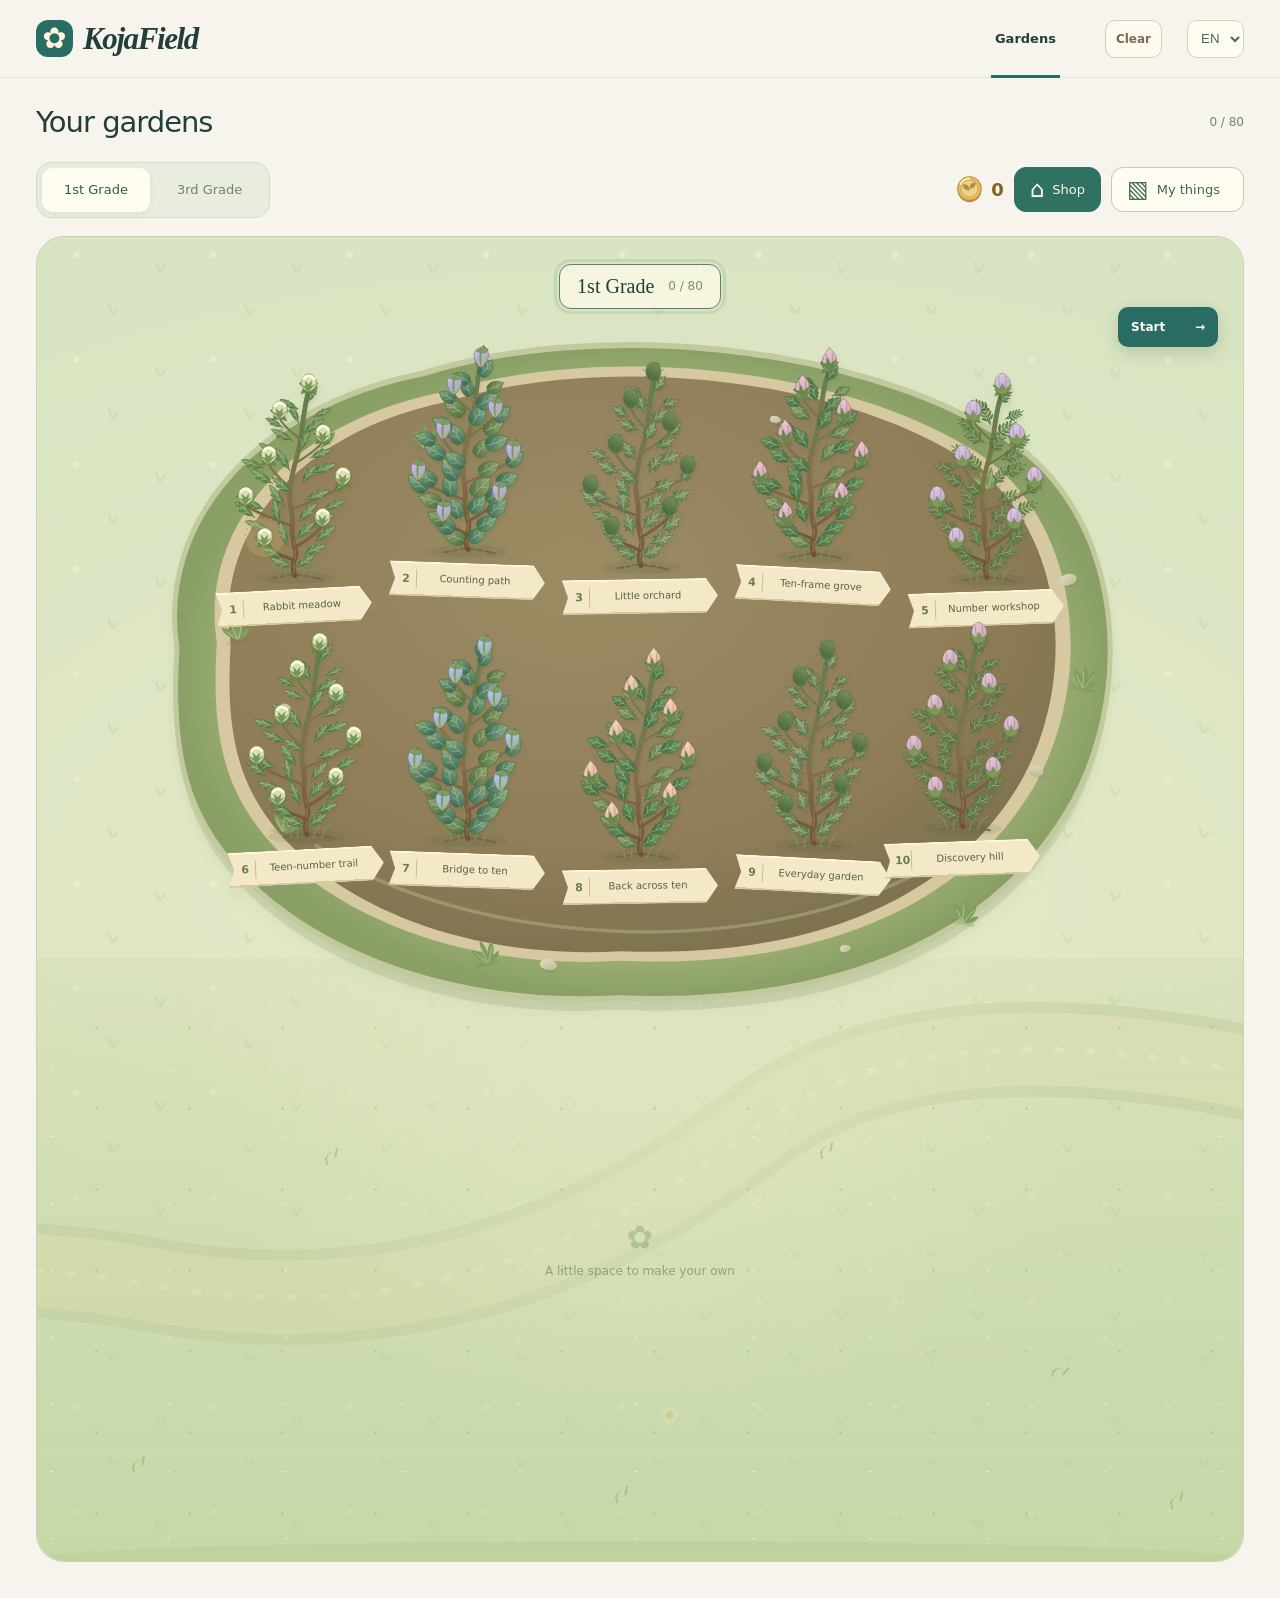
==== index.html @ 95ffe177 "Add files via upload" ====
<!doctype html>
<html lang="en">
  <head>
    <meta charset="utf-8" />
    <meta name="viewport" content="width=device-width,initial-scale=1" />
    <meta name="theme-color" content="#f6f4ed" />
    <title>KojaField · Your gardens</title>
    <meta name="description" content="A field of maths gardens. Choose first or third grade." />
    <link rel="icon" href="assets-mark.svg" />
    <link rel="stylesheet" href="css/styles.css?v=kojafield-20261116-11" />
    <link rel="stylesheet" href="css/gardens.css?v=kojafield-20261116-11" />
    <link rel="stylesheet" href="css/garden-wallet.css?v=kojafield-20261116-11" />
    <link rel="stylesheet" href="css/garden-room.css?v=kojafield-20261116-11" />
    <script src="data/grade1.js?v=kojafield-20261116-11" defer></script>
    <script src="js/grade1-questions.js?v=kojafield-20261116-11" defer></script>
    <script src="js/grade1-questions-v4.js?v=kojafield-20261116-11" defer></script>
    <script src="js/grade1-questions-v5.js?v=kojafield-20261116-11" defer></script>
    <script src="js/grade1-simple-questions.js?v=kojafield-20261116-11" defer></script>
    <script src="data/grade3.js?v=kojafield-20261116-11" defer></script>
    <script src="data/grade3-legacy.js?v=kojafield-20261116-11" defer></script>
    <script src="js/grade3-questions-legacy.js?v=kojafield-20261116-11" defer></script>
    <script src="js/grade3-questions.js?v=kojafield-20261116-11" defer></script>
    <script src="js/i18n-grade1.js?v=kojafield-20261116-11" defer></script>
    <script src="js/i18n-grade3.js?v=kojafield-20261116-11" defer></script>
    <script src="js/i18n-questions.js?v=kojafield-20261116-11" defer></script>
    <script src="js/i18n.js?v=kojafield-20261116-11" defer></script>
    <script src="js/grade1-engine.js?v=kojafield-20261116-11" defer></script>
    <script src="js/grade3-engine.js?v=kojafield-20261116-11" defer></script>
    <script src="js/bush.js?v=kojafield-20261116-11" defer></script>
    <script src="js/garden-items.js?v=kojafield-20261116-11" defer></script>
    <script src="js/garden-rewards.js?v=kojafield-20261116-11" defer></script>
    <script src="js/garden-wallet.js?v=kojafield-20261116-11" defer></script>
    <script src="js/gardens.js?v=kojafield-20261116-11" defer></script>
    <script src="js/garden-life.js?v=kojafield-20261116-11" defer></script>
    <script src="js/garden-room.js?v=kojafield-20261116-11" defer></script>
    <link rel="stylesheet" href="css/game-reset.css?v=kojafield-20261116-11" />
    <script src="js/game-reset.js?v=kojafield-20261116-11" defer></script>
  </head>
  <body>
    <a class="skip-link" href="#main">Skip to gardens</a>
    <header class="site-header">
      <a class="brand" href="index.html"
        ><span class="brand-symbol" aria-hidden="true">✿</span> KojaField</a
      >
      <nav aria-label="Navigation"><span class="nav-link active">Gardens</span></nav>
      <label class="language-picker" data-no-translate
        ><span class="sr-only">Language / Nyelv</span
        ><select data-language-switch aria-label="Language / Nyelv">
          <option value="en">EN</option>
          <option value="hu">HU</option>
        </select></label
      >
    </header>
    <main id="main">
      <div class="journey-heading">
        <h1>Your gardens</h1>
        <span class="field-count" id="room-completed"></span>
      </div>
      <div class="garden-toolbar">
        <div class="garden-grade-menu" role="group" aria-label="Choose a maths garden">
          <button type="button" data-garden-grade="1" aria-pressed="true">1st Grade</button
          ><button type="button" data-garden-grade="3" aria-pressed="false">3rd Grade</button>
        </div>
        <div class="garden-toolbar-actions">
          <span class="garden-coin-total" id="room-wallet" aria-label="Coins for your garden"></span
          ><button type="button" class="garden-tool-button shop-button" id="room-shop">
            <span aria-hidden="true">⌂</span><span>Shop</span></button
          ><button type="button" class="garden-tool-button" id="room-inventory">
            <span aria-hidden="true">▧</span><span>My things</span
            ><span id="room-owned-count"></span>
          </button>
        </div>
      </div>
      <p id="room-save-note" class="save-note" role="status" hidden>Cannot save in this browser.</p>
      <section class="big-field garden-room-field" aria-label="Choose a maths garden">
        <svg
          class="field-scenery"
          viewBox="0 0 1200 670"
          preserveAspectRatio="xMidYMid slice"
          aria-hidden="true"
        >
          <defs>
            <radialGradient id="field-light">
              <stop stop-color="#f2efd3" />
              <stop offset="1" stop-color="#d7e5c5" />
            </radialGradient>
            <pattern id="field-grass" width="69" height="53" patternUnits="userSpaceOnUse">
              <path
                d="M12 18l-2-5m2 5 3-4m42 25-2-5m2 5 3-3"
                fill="none"
                stroke="#98b180"
                stroke-width="1.4"
                opacity=".35"
              />
              <circle cx="39" cy="9" r="1.6" fill="#fff9da" />
            </pattern>
            <g id="field-bush">
              <path
                d="M-45 7q-15-33 14-39q11-31 35-16q35-16 43 15q34 12 11 38q-42 28-103 2"
                fill="#b0c794"
              />
              <path
                d="M-18 15q-5-30 5-44m-3 20-13-9m16 4 10-11m22 33q9-18 8-39m-5 22 16-4"
                fill="none"
                stroke="#8dab76"
                stroke-width="2"
              />
            </g>
          </defs>
          <rect width="1200" height="670" fill="url(#field-light)" />
          <rect width="1200" height="670" fill="url(#field-grass)" />
          <path
            d="M-50 580Q190 500 352 530T660 450T1240 540"
            fill="none"
            stroke="#c5ca9f"
            stroke-width="48"
          />
          <path
            d="M-50 580Q190 500 352 530T660 450T1240 540"
            fill="none"
            stroke="#eddfb9"
            stroke-width="37"
          />
          <path
            d="M-50 580Q190 500 352 530T660 450T1240 540"
            fill="none"
            stroke="#fff4d5"
            stroke-width="3"
            stroke-dasharray="2 14"
            stroke-linecap="round"
          />
          <g opacity=".8">
            <use href="#field-bush" x="20" y="30" />
            <use href="#field-bush" x="80" y="0" />
            <use href="#field-bush" x="1170" y="35" />
            <use href="#field-bush" x="1130" y="0" />
            <use href="#field-bush" x="25" y="630" />
            <use href="#field-bush" x="105" y="675" />
            <use href="#field-bush" x="1180" y="645" />
          </g>
          <g transform="translate(600 235)">
            <ellipse cy="29" rx="56" ry="18" fill="#b7c69a" />
            <path d="M-47 17q-7-34 18-42q40-30 71 5q24 32-10 48q-56 10-79-11" fill="#e9ddba" />
            <path d="M-39 13q-3-25 18-30q31-23 54 4q19 23-10 32q-42 10-62-6" fill="#8cb8a5" />
            <path d="M-20 1q17-7 30-1" fill="none" stroke="#c8ded0" stroke-width="2" />
            <path d="M-39 21q-10-22-8-33m9 30 7-23" stroke="#8aa46e" stroke-width="2" fill="none" />
          </g>
          <g fill="#fff8d7">
            <circle cx="108" cy="470" r="4" />
            <circle cx="101" cy="476" r="4" />
            <circle cx="1110" cy="330" r="4" />
            <circle cx="1117" cy="336" r="4" />
            <circle cx="615" cy="596" r="4" />
          </g>
          <g fill="#dbb45b">
            <circle cx="105" cy="473" r="2.5" />
            <circle cx="1113" cy="333" r="2.5" />
            <circle cx="615" cy="596" r="2" />
          </g>
        </svg>
        <article class="garden-choice grade-one" data-grade="1">
          <div class="garden-art" id="grade1-art"></div>
          <div class="decor-lawn-wrap">
            <div
              class="decor-lawn"
              id="decor-lawn-1"
              data-decor-grade="1"
              tabindex="0"
              role="group"
              aria-label="Your decoration garden"
            >
              <div class="lawn-scenery" aria-hidden="true">
                <i></i><i></i><i></i><i></i><i></i><i></i>
              </div>
              <div class="decor-items" id="decor-items-1"></div>
              <div class="lawn-welcome">
                <span aria-hidden="true">✿</span><span>A little space to make your own</span>
              </div>
            </div>
          </div>
          <button
            class="garden-pick"
            id="choose-grade1"
            aria-expanded="false"
            aria-controls="enter-grade1"
          >
            <span class="garden-sign"
              ><strong>1st Grade</strong><span>10 chapters · 80 lessons</span
              ><span id="grade1-progress" class="garden-progress">0 / 80</span></span
            >
          </button>
          <div class="garden-entry">
            <a class="button primary enter-garden" id="enter-grade1" href="garden.html" hidden
              >Start <span aria-hidden="true">→</span></a
            >
          </div>
        </article>
        <article class="garden-choice grade-three" data-grade="3">
          <div class="garden-art" id="grade3-art"></div>
          <div class="decor-lawn-wrap">
            <div
              class="decor-lawn"
              id="decor-lawn-3"
              data-decor-grade="3"
              tabindex="0"
              role="group"
              aria-label="Your decoration garden"
            >
              <div class="lawn-scenery" aria-hidden="true">
                <i></i><i></i><i></i><i></i><i></i><i></i>
              </div>
              <div class="decor-items" id="decor-items-3"></div>
              <div class="lawn-welcome">
                <span aria-hidden="true">✿</span><span>A little space to make your own</span>
              </div>
            </div>
          </div>
          <button
            class="garden-pick"
            id="choose-grade3"
            aria-expanded="false"
            aria-controls="enter-grade3"
          >
            <span class="garden-sign"
              ><strong>3rd Grade</strong><span>10 chapters · 80 lessons</span
              ><span id="grade3-progress" class="garden-progress">0 / 80</span></span
            >
          </button>
          <div class="garden-entry">
            <a class="button primary enter-garden" id="enter-grade3" href="grade3.html" hidden
              >Start <span aria-hidden="true">→</span></a
            >
          </div>
        </article>
      </section>
      <div class="flower-tooltip" id="flower-tooltip" role="tooltip" hidden></div>
      <div class="decor-dock" id="decor-dock" hidden>
        <span class="decor-dock-art" id="decor-dock-art" aria-hidden="true"></span>
        <div class="decor-dock-copy">
          <strong id="decor-dock-name"></strong><span>Tap the grass to place</span>
        </div>
        <div class="decor-dock-actions">
          <button type="button" id="decor-place" aria-label="Place here">✓</button
          ><button type="button" id="decor-store" aria-label="Put away">▧</button
          ><button type="button" id="decor-cancel" aria-label="Cancel move">×</button>
        </div>
      </div>
      <dialog class="garden-shop" id="garden-shop" aria-labelledby="garden-shop-title">
        <div class="shop-heading">
          <div>
            <p class="shop-kicker" id="shop-grade"></p>
            <h2 id="garden-shop-title">Garden shop</h2>
          </div>
          <span class="garden-coin-total" id="shop-wallet"></span
          ><button
            type="button"
            class="garden-tool-button shop-close"
            id="shop-close"
            aria-label="Close"
          >
            ×
          </button>
        </div>
        <div class="shop-tabs" role="group" aria-label="Garden shop">
          <button type="button" data-shop-tab="shop" aria-pressed="true">Shop</button
          ><button type="button" data-shop-tab="owned" aria-pressed="false">My things</button>
        </div>
        <div id="shop-content"></div>
        <details class="coin-rules">
          <summary>How to earn coins</summary>
          <p>Open every petal to earn coins. Your first hand-in earns the most.</p>
          <div class="coin-rounds">
            <span>1 → 30</span><span>2 → 24</span><span>3 → 18</span><span>4 → 12</span
            ><span>5+ → 6</span>
          </div>
          <p>
            Each lesson earns once. Each final mission earns separately. Moving your things is free.
          </p>
        </details>
      </dialog>
      <div class="sr-only" id="room-status" role="status" aria-live="polite"></div>
    </main>
  </body>
</html>
---- css/styles.css ----
:root{--paper: #f6f4ed;--white: #fffefa;--ink: #233e3a;--muted: #74817a;--teal: #286c63;--line: #dfe4da;font-family:"Trebuchet MS","Avenir Next",system-ui,sans-serif;color:var(--ink);background:var(--paper);font-synthesis:none}*{box-sizing:border-box}body{margin:0;min-width:340px}button,input{font:inherit}button{cursor:pointer;color:inherit}button:disabled{cursor:default}a{color:inherit}button,a{-webkit-tap-highlight-color:transparent}[hidden]{display:none!important}button:focus-visible,a:focus-visible,input:focus-visible,summary:focus-visible{outline:3px solid #c89f5c;outline-offset:4px}.sr-only{position:absolute;width:1px;height:1px;margin:-1px;overflow:hidden;clip:rect(0,0,0,0);white-space:nowrap}.skip-link{position:absolute;top:-100px;left:15px;z-index:999;background:var(--white);padding:12px}.skip-link:focus{top:10px}.site-header{height:78px;max-width:1280px;padding:0 36px;margin:auto;display:flex;align-items:center;border-bottom:1px solid var(--line);gap:25px}.brand{display:flex;align-items:center;gap:10px;font-family:Georgia,"Palatino Linotype",Palatino,serif;font-style:italic;font-synthesis:style;font-weight:700;letter-spacing:-0.045em;font-size:31px;text-decoration:none}.brand-symbol{display:grid;place-items:center;width:37px;height:37px;background:var(--teal);border-radius:12px;color:#fff6dd;font-family:"Trebuchet MS","Avenir Next",system-ui,sans-serif;font-style:normal;font-weight:800;font-size:35px;line-height:1;padding-bottom:4px;letter-spacing:0}.site-header nav{margin-left:auto;margin-right:20px;height:100%}.nav-link{height:100%;background:none;border:0;font-size:13px;position:relative;font-weight:600;padding:0 4px}.nav-link.active:after{content:"";height:3px;background:var(--teal);position:absolute;bottom:-1px;left:0;right:0}.header-right{display:flex;align-items:center;gap:12px}.icon-button{width:34px;height:34px;display:inline-grid;place-items:center;border:1px solid var(--line);border-radius:50%;background:none;font-size:19px}.icon-button:hover{background:#e9ede3}main{max-width:1280px;margin:auto;padding:0 36px 36px;min-height:calc(100vh - 78px)}.journey-heading{display:flex;align-items:center;justify-content:space-between;padding:27px 0 22px}.journey-heading h1{font-size:29px;letter-spacing:-1px;font-weight:500;line-height:1.2;margin:0}.button{display:inline-flex;align-items:center;justify-content:center;gap:12px;min-height:44px;border-radius:10px;padding:12px 20px;border:0;font-size:12px;font-weight:600}.primary{background:var(--teal);color:#fffaf0}.primary:hover:not(:disabled){background:#1c514b}.primary:disabled{background:#dfe7dc;color:#8b998b}.play-top{display:flex;justify-content:space-between;align-items:center;padding:22px 0 14px}.back-button{background:none;border:0;padding:5px 0;font-size:12px;color:var(--muted)}.play-heading{display:flex;align-items:center;justify-content:space-between;margin:0 0 22px;gap:20px}.play-heading h1{font-family:Georgia,serif;font-weight:400;font-size:34px;letter-spacing:-0.9px;margin:0}.level-skill{font-size:11px;color:var(--muted)}.workbook-heading{display:flex;justify-content:space-between;align-items:center;border-bottom:1px solid #e8ebdf;padding-bottom:17px;gap:15px;min-height:43px}.workbook-heading p{font-size:12px;color:#5d7565;margin:0;line-height:1.6}.answer-counter{font-size:10px;background:#edf2e6;color:#738368;padding:8px;border-radius:7px;white-space:nowrap}.workbook-footer{border-top:1px solid #e8ebdf;padding-top:16px;display:flex;align-items:center;justify-content:flex-end;gap:20px;min-height:60px}.flower-heading{display:flex;justify-content:space-between;align-items:center;gap:15px;font-size:11px;color:#758267}.flower-petal[data-open=true] .petal-art{transform-box:fill-box;transform-origin:50% 100%;animation:petal-open 0.7s ease-out var(--petal-delay) both}@keyframes petal-open{from{opacity:0.35;scale:0.6 0.25}to{opacity:1;scale:1 1}}.info-dialog{border:1px solid #dce3d3;border-radius:20px;background:var(--white);color:var(--ink);max-width:500px;width:calc(100% - 32px);padding:36px;box-shadow:0 24px 100px #173d352e}.info-dialog::backdrop{background:#29453c66;backdrop-filter:blur(5px)}.dialog-close{position:absolute;right:15px;top:15px;font-size:24px}.info-dialog h2{font-family:Georgia,serif;font-size:28px;font-weight:400;margin:4px 0 20px}.info-dialog p,.info-dialog li{font-size:13px;line-height:1.85;color:#72816e}.info-dialog ol{padding-left:20px;margin-bottom:0}.info-dialog li{margin-bottom:10px}@media(max-width:900px){.site-header{padding-inline:24px}.site-header nav{margin-right:10px}main{padding:0 24px 30px}.workbook-heading p{font-size:11px}.workbook-footer .button{font-size:11px}.level-skill{font-size:10px}}@media(max-width:700px){.site-header{height:70px;padding-inline:20px;gap:14px}.brand{font-size:26px}.brand-symbol{width:33px;height:33px;font-size:31px}.site-header nav{margin-right:5px}.header-right{gap:8px}.nav-link{font-size:12px}main{padding:0 20px 25px}.journey-heading{padding:24px 0 18px}.journey-heading h1{font-size:26px}.play-heading{gap:15px;margin-bottom:18px}.play-heading h1{font-size:30px}.level-skill{font-size:9px;text-align:right}.flower-heading{font-size:10px}.workbook-footer{min-height:56px;gap:12px}.workbook-footer .button{font-size:11px;min-height:40px}.answer-counter{font-size:9px;padding:6px 8px}.info-dialog{padding:32px 25px}}@media(max-width:420px){.site-header{padding-inline:15px;gap:12px}.site-header nav{margin-right:0}.header-right{gap:7px}.brand{font-size:23px}.journey-heading h1{font-size:25px}main{padding-inline:15px}.play-heading h1{font-size:28px}.level-skill{max-width:100px;font-size:8px}}@media(prefers-reduced-motion:reduce){*,*:before,*:after{animation:none!important;transition:none!important;scroll-behavior:auto!important}}@media(max-width:650px){.play-heading h1{font-size:28px}}@media(max-width:370px){.play-heading h1{font-size:25px}}.brand-symbol{font-size:29px;padding-bottom:0}@media(max-width:700px){.brand{font-size:22px;gap:7px}.brand-symbol{width:30px;height:30px;font-size:25px}.site-header{gap:10px}.site-header nav{margin-right:0}.nav-link{font-size:11px}.header-right .icon-button{width:30px;height:30px}}@media(max-width:380px){.brand{font-size:20px;letter-spacing:-1px}.brand-symbol{width:26px;height:28px;font-size:23px}.site-header{gap:7px}}.language-picker{display:flex;flex:none;align-items:center}.language-picker select{width:57px;min-height:38px;padding:7px 4px 7px 9px;border:1px solid #cad7c4;border-radius:10px;background:#fffdf1;color:#416c51;cursor:pointer}.language-picker select:focus-visible{outline:3px solid #c89f5c;outline-offset:3px}@media(max-width:700px){.site-header .field-link{display:none}.language-picker select{width:52px;min-height:35px;font-size:11px}.site-header nav{margin-left:auto}.site-header{column-gap:8px}}@media(max-width:380px){.site-header{column-gap:5px}.site-header .brand{font-size:19px;gap:6px}.language-picker select{width:48px}}
---- css/gardens.css ----
.site-header .field-link{display:inline-flex;align-items:center;text-decoration:none;margin-right:24px;color:var(--muted)}.site-header nav>span{display:flex;align-items:center}.field-count{font-size:12px;color:var(--muted)}.big-field{position:relative;isolation:isolate;overflow:clip;display:grid;grid-template-columns:minmax(250px,0.7fr) minmax(0,1.8fr);align-items:center;gap:12px;min-height:700px;padding:24px 18px 48px;border:1px solid #d4dfc6;border-radius:28px;background:#e3ebd0}.field-scenery{position:absolute;inset:0;width:100%;height:100%;z-index:-1}.garden-choice{position:relative;min-width:0;text-align:center}.garden-pick{display:block;position:relative;width:100%;padding:0;border:0;background:none;color:inherit}.garden-art{display:block;width:100%;height:310px;transition:translate 0.25s,filter 0.25s}.garden-art>svg{width:100%;height:100%;overflow:visible}.grade-three .garden-art{height:auto}.garden-pick:hover .garden-art,.garden-choice[data-selected=true] .garden-art{translate:0 -4px;filter:drop-shadow(0 8px 6px #59704616)}.garden-sign{display:grid;grid-template-columns:1fr auto;text-align:left;gap:7px 18px;max-width:238px;margin:-24px auto 0;position:relative;padding:18px 21px;background:#fffdf1;border:1px solid #c8d4b7;border-radius:15px;box-shadow:0 5px 0 #a1b18a22,0 8px 20px #687f4d17}.garden-sign strong{font-size:22px;grid-column:1;font-family:Georgia,serif;font-weight:400}.garden-sign>span:not(.garden-progress){font-size:11px;color:#83906f}.garden-progress{grid-column:2;grid-row:1/3;align-self:center;font-size:11px;color:#7d916b;white-space:nowrap}.grade-three .garden-sign{margin:-2px auto 0;max-width:270px}.garden-choice[data-selected=true] .garden-sign{border-color:#568173;outline:3px solid #5b806327;outline-offset:2px}.enter-garden{margin:16px auto 0;min-width:136px;text-decoration:none;justify-content:space-between}.garden-choice[data-selected=true]>.garden-entry{position:sticky;bottom:16px;z-index:3}.chapter-garden{position:relative;isolation:isolate;display:grid;grid-template-columns:repeat(5,minmax(0,1fr));align-items:end;gap:12px 5px;padding:30px 7% 67px}.garden-ground{position:absolute;z-index:-2;inset:7% 0 -1%;width:100%;height:94%;pointer-events:none}.chapter-bed{position:relative;display:flex;flex-direction:column;align-items:center;min-width:0;padding:0;border:0;background:none;color:inherit;font:inherit;cursor:pointer;transform:translateY(var(--plant-rise, 0));z-index:1}.chapter-bed:nth-of-type(5n+1){--plant-rise: 18px;--marker-tilt: -3deg}.chapter-bed:nth-of-type(5n+2){--plant-rise: -8px;--marker-tilt: 2deg}.chapter-bed:nth-of-type(5n+3){--plant-rise: 8px;--marker-tilt: -1deg}.chapter-bed:nth-of-type(5n+4){--plant-rise: -3px;--marker-tilt: 3deg}.chapter-bed:nth-of-type(5n){--plant-rise: 20px;--marker-tilt: -2deg}.chapter-plant{display:block;width:100%}.chapter-plant>.lesson-bush{display:block;width:100%;height:auto;overflow:visible;filter:drop-shadow(2px 3px 1px #36442e0d)}.chapter-name{position:relative;display:flex;align-items:center;justify-content:center;min-height:28px;width:100%;max-width:140px;font-size:10px;font-weight:500;line-height:1.25;padding:4px 5px;color:#576449;background:#f3e8c7;border:1px solid #c3b489;border-radius:3px 5px 4px 3px;box-shadow:1px 2px 2px #4e452522;rotate:var(--marker-tilt, -2deg)}.chapter-name:after{content:"";position:absolute;z-index:-1;top:100%;left:48%;width:4px;height:8px;background:#ab966a;clip-path:polygon(0 0,100% 0,85% 85%,40% 100%,0 85%)}.patch-tuft{position:absolute;z-index:-1;width:30px;height:30px;pointer-events:none}.patch-tuft svg{display:block;width:100%;height:100%}.patch-pebble{position:absolute;z-index:-1;width:var(--stone-size);height:calc(var(--stone-size) * 0.65);background:linear-gradient(145deg,#e6ddbe,#b6b89a);border-radius:45% 55% 48% 42%;box-shadow:1px 2px 1px #63774630;pointer-events:none}@media(max-width:1200px)and (min-width:1001px){.big-field{grid-template-columns:minmax(220px,0.65fr) minmax(0,1.75fr);gap:3px;padding-inline:10px}.chapter-garden{grid-template-columns:repeat(4,minmax(0,1fr));padding-inline:7%;row-gap:15px}}@media(max-width:1000px){.big-field{grid-template-columns:1fr;gap:24px;padding:24px 18px 40px}.garden-choice.grade-one{width:min(100%,360px);justify-self:center}.garden-art{height:280px}.grade-three .garden-art{height:auto}.chapter-garden{grid-template-columns:repeat(5,minmax(0,1fr));padding-inline:7%}.site-header .field-link{margin-right:12px}}@media(max-width:740px){.chapter-garden{grid-template-columns:repeat(3,minmax(0,1fr));gap:14px 7px;padding-inline:7%;padding-bottom:62px}.chapter-bed:last-child{grid-column:2}.chapter-name{font-size:10px}.big-field{padding-inline:10px}.garden-ground{inset:4% 0 -1%;height:97%}}@media(max-width:560px){.big-field{min-height:0;padding:18px 4px 32px;gap:20px;border-radius:22px}.garden-art{height:260px}.garden-sign{margin:-22px auto 0;padding:15px;max-width:218px;gap:7px 10px}.garden-sign strong{font-size:23px}.grade-three .garden-sign{margin:-5px auto 0}.chapter-garden{grid-template-columns:repeat(2,minmax(0,1fr));gap:18px 10px;padding:18px 5% 66px}.chapter-bed:last-child{grid-column:auto}.chapter-bed{--plant-rise: 0px !important}.chapter-bed:nth-child(even){translate:0 16px}.patch-tuft{width:24px;height:24px}.field-count{font-size:10px}.field-scenery{opacity:0.9}.site-header nav{display:flex;align-items:center}.site-header nav .nav-link{font-size:11px}.site-header .nav-link.field-link{font-size:0;min-width:15px;width:15px;flex:none;margin-right:7px}.site-header .field-link:before{content:"←";font-size:16px}}.chapter-bed:nth-of-type(6){--plant-rise: -12px;translate:12px 0}.chapter-bed:nth-of-type(10){--plant-rise: -12px;translate:-12px 0}.chapter-bed:hover .chapter-name,.chapter-bed:focus-visible .chapter-name{background:#fff8df;border-color:#8ba276}.chapter-bed:focus-visible{outline:2px solid #568173;outline-offset:4px;border-radius:45% 45% 10px 10px}.chapter-bed[data-selected=true] .chapter-name{background:#2f7468;color:#fffbed;border-color:#2f7468;box-shadow:0 0 0 3px #fff7d77a}.chapter-bed[data-selected=true] .chapter-name:after{background:#2f7468}.flower-tooltip{position:fixed;z-index:20;max-width:250px;padding:9px 12px;border:1px solid #bccca9;border-radius:9px;box-shadow:0 4px 16px #294c3526;background:#fffdf0;color:#365541;font-size:12px;line-height:1.4;pointer-events:none;text-align:left}@media(max-width:1200px){.chapter-bed:nth-of-type(6),.chapter-bed:nth-of-type(10){translate:none}}@media(max-width:560px){.garden-ground{inset:-8% -2% -3%;width:104%;height:112%}.chapter-bed:nth-of-type(even){translate:0 16px}.chapter-bed:nth-of-type(odd){translate:none}}@media(max-width:560px){.garden-ground{display:none}.chapter-garden:before{content:"";position:absolute;z-index:-2;inset:100px 4px 20px;border:6px solid #a0b57a;border-radius:48% 52% 51% 49% / 110px 100px 125px 115px;background:radial-gradient(ellipse at 32% 25%,#a2966b66,transparent 65%),#91835e;box-shadow:inset 0 0 0 6px #d6c9a1,0 7px 0 #758c5722}.chapter-bed:nth-of-type(6),.chapter-bed:nth-of-type(10){--plant-rise: 0px}}.chapter-name{display:grid;grid-template-columns:17px minmax(0,1fr);gap:4px;width:calc(100% + 8px);max-width:156px;min-height:35px;padding:5px 16px 5px 11px;border:0;border-radius:0;clip-path:polygon(0 0,calc(100% - 12px) 0,100% 50%,calc(100% - 12px) 100%,0 100%,6px 50%);background:linear-gradient(0deg,#d7c99e 0 2px,#f3e8c7 2px calc(100% - 2px),#fff5d7 calc(100% - 2px));box-shadow:none;color:#576449;font-size:10px;line-height:1.25;text-align:center}.chapter-name:after{content:none}.chapter-number{display:grid;place-items:center;width:17px;height:19px;font-size:11px;font-weight:700;color:#687d50;border-right:1px solid #c7be98;padding-right:4px}.chapter-bed:hover .chapter-name,.chapter-bed:focus-visible .chapter-name{background:#fff7d7}.chapter-bed[data-selected=true] .chapter-name{background:linear-gradient(0deg,#20594f 0 2px,#2f7468 2px calc(100% - 2px),#548f77 calc(100% - 2px));color:#fffbed;box-shadow:none}.chapter-bed[data-selected=true] .chapter-number{color:#fff4c2;border-color:#8eb099}@media(max-width:560px){.chapter-name{font-size:10px;min-height:37px;max-width:170px}}.chapter-bed{cursor:default}.chapter-name{cursor:pointer;text-decoration:none}.chapter-name:focus-visible{outline:0;background:#fff8df;box-shadow:inset 0 0 0 3px #397965}.bush-flower,.lesson-plant{cursor:pointer;outline:none;touch-action:manipulation}.flower-hit{pointer-events:all;stroke:transparent;stroke-width:1.5}.bush-flower:hover>.flower-hit,.bush-flower:focus-visible>.flower-hit{fill:#fff8d525;stroke:#fff5ca}.lesson-plant:hover .flower-hit,.lesson-plant:focus-visible .flower-hit{fill:#fff8d525;stroke:#fff5ca;stroke-width:9}.garden-choice[data-selected=true] .garden-art{translate:none}@media(min-width:561px){.chapter-garden{padding-bottom:90px}.garden-ground{top:-8%;bottom:auto;height:120%}}.garden-entry{min-height:60px;display:flow-root}.garden-entry .enter-garden{box-shadow:0 5px 18px #284c3933}.big-field{grid-template-columns:1fr;gap:54px;padding:28px 24px 42px}.garden-choice.grade-one,.garden-choice.grade-three{width:100%;max-width:1050px;justify-self:center}.grade-one .garden-art{height:auto}.grade-one .garden-sign{margin:-2px auto 0;max-width:270px}@media(max-width:1200px)and (min-width:1001px){.big-field{grid-template-columns:1fr}.chapter-garden{grid-template-columns:repeat(5,minmax(0,1fr))}.chapter-bed:nth-last-child(2){grid-column:auto}}@media(max-width:560px){.big-field{padding:18px 4px 32px;gap:35px}.grade-one .garden-art{height:auto}.grade-one .garden-sign{margin:-5px auto 0}}@media(min-width:1001px){.chapter-bed:nth-of-type(10){translate:-24px 0;--plant-rise: -20px}}@media(max-width:700px){.site-header nav .nav-link.field-link{display:none}}@media(max-width:380px){.site-header{gap:5px}.site-header .brand{font-size:19px;gap:6px}}.chapter-plant,.chapter-plant>.lesson-bush{pointer-events:none}.chapter-plant .bush-flower{pointer-events:all}.chapter-bed{pointer-events:none}.chapter-name{pointer-events:auto}
---- css/garden-wallet.css ----
.garden-wallet-pill{display:inline-flex;align-items:center;justify-content:center;gap:6px;min-height:38px;min-width:66px;padding:5px 11px;border:1px solid #deca85;border-radius:24px;color:#785621;background:#fff6d4;text-decoration:none;font-size:14px;font-weight:700;font-variant-numeric:tabular-nums;box-shadow:0 2px 0 #bfa36118;white-space:nowrap}.garden-wallet-pill:hover{background:#ffedb5;border-color:#bea05b}.garden-wallet-pill:focus-visible{outline:3px solid #588777;outline-offset:3px}.garden-wallet-icon,.garden-reward-icon{display:inline-flex;flex:none;align-items:center;justify-content:center;width:25px;height:25px}.garden-wallet-icon svg,.garden-reward-icon svg{display:block;width:100%;height:100%}.garden-reward{display:flex;align-items:center;justify-content:center;flex-wrap:wrap;gap:7px;margin:16px 0;padding:11px 14px;border:1px solid #e0ce8e;border-radius:14px;background:#fff7db;color:#796027;font-size:12px}.garden-reward[hidden]{display:none}.garden-reward strong{font-size:23px;font-variant-numeric:tabular-nums}.garden-reward a{margin-left:auto;color:#346c5d;font-weight:600;text-decoration:none;padding:8px 5px;min-height:36px;display:inline-flex;align-items:center}.garden-reward a:hover{text-decoration:underline}.garden-lesson-header .header-right{display:flex;align-items:center;gap:12px}@media(max-width:700px){.garden-lesson-header{gap:9px;padding-inline:14px}.garden-lesson-header .brand{font-size:22px;gap:7px}.garden-lesson-header .brand-symbol{width:29px;height:29px;font-size:28px}.garden-lesson-header nav{margin-right:0}.garden-lesson-header .header-right{gap:5px}.garden-wallet-pill{min-width:57px;min-height:36px;padding:5px 8px;gap:4px;font-size:13px}.garden-wallet-icon{width:23px;height:23px}.garden-lesson-header .language-picker select{padding-inline:4px}.garden-reward{gap:6px;padding:9px 12px}}@media(max-width:560px){.garden-lesson-header{gap:7px;padding-inline:12px}.garden-lesson-header .brand{font-size:20px;gap:5px}.garden-lesson-header .brand-symbol{width:26px;height:26px;font-size:26px}.garden-lesson-header .language-picker select{width:44px;min-width:44px;padding-inline:4px}.garden-lesson-header .language-picker{margin-left:0}}@media(max-width:380px){.garden-lesson-header{padding-inline:8px;gap:6px}.garden-lesson-header .brand{font-size:17px;gap:4px}.garden-lesson-header .brand-symbol{width:23px;height:24px;font-size:23px}.garden-lesson-header nav .nav-link{font-size:10px}.garden-lesson-header .icon-button{width:29px;height:33px}.garden-wallet-pill{min-width:50px;padding-inline:5px;font-size:12px;gap:2px}.garden-wallet-icon{width:21px;height:21px}.garden-lesson-header .header-right{gap:3px}}
---- css/garden-room.css ----
.garden-toolbar{display:flex;align-items:center;justify-content:space-between;gap:15px;margin:0 0 18px;flex-wrap:wrap}.garden-grade-menu{display:flex;gap:5px;padding:5px;border:1px solid #d4ddc9;border-radius:15px;background:#e9eddf}.garden-grade-menu button{min-height:44px;border:0;border-radius:11px;padding:10px 22px;background:transparent;color:#728366;font-size:13px}.garden-grade-menu button[aria-pressed=true]{background:#fffdf0;box-shadow:0 2px 7px #536a4215;color:#285f50}.garden-toolbar-actions{display:flex;align-items:center;gap:10px}.garden-coin-total{display:inline-flex;align-items:center;gap:7px;color:#85621e;white-space:nowrap;font-size:18px;font-variant-numeric:tabular-nums}.garden-coin-total svg{width:29px;height:29px;flex:none}.garden-tool-button{display:inline-flex;align-items:center;justify-content:center;gap:8px;min-height:44px;border:1px solid #bdcdae;background:#fffdf1;border-radius:12px;padding:10px 15px;color:#42674e;font-size:13px}.garden-tool-button>span[aria-hidden]{font-size:23px;line-height:1}.shop-button{background:#2f7163;color:#fff9e7;border-color:#2f7163}.garden-tool-button:hover{filter:brightness(0.97)}.garden-room-field{display:block;padding:25px 25px 0;overflow:hidden;background:#dbe5c0;min-height:0;border-color:#c5d4ae}.garden-room-field .field-scenery{opacity:0.43;object-position:top}.garden-room-field .garden-choice{display:flex;flex-direction:column;max-width:none;margin:0 auto}.garden-room-field .garden-art{order:1;max-width:1000px;margin:0 auto;width:100%;position:relative;z-index:2}.garden-room-field .garden-pick{order:0;margin:2px auto -10px;width:auto;z-index:3}.garden-room-field .garden-sign{display:flex;gap:14px;align-items:center;max-width:none!important;margin:0!important;padding:10px 17px;border-radius:12px;background:#fffbebbd;box-shadow:none;pointer-events:none}.garden-room-field .garden-sign strong{font-size:20px;white-space:nowrap}.garden-room-field .garden-sign>span:not(.garden-progress){display:none}.garden-room-field .garden-progress{font-size:12px}.garden-room-field .garden-entry{order:3;position:absolute!important;top:45px;right:0;bottom:auto!important;min-height:0;z-index:5}.garden-room-field .enter-garden{margin:0;min-width:100px;min-height:40px;font-size:12px;padding:9px 13px}.garden-room-field .chapter-garden{padding-bottom:50px}.garden-room-field .garden-ground{height:113%;top:-4%}.decor-lawn-wrap{order:2;position:relative;margin:-28px -25px 0;overflow:hidden;background:radial-gradient(ellipse at 50% 5%,#e3e7c5aa,transparent 55%),linear-gradient(#b8c99126,#b7cd9490);border-radius:0 0 28px 28px}.decor-lawn{position:relative;width:100%;aspect-ratio:1000/500;min-height:270px;isolation:isolate;touch-action:pan-y;outline-offset:-6px}.lawn-scenery{position:absolute;inset:0;z-index:-1;pointer-events:none;background-image:radial-gradient(ellipse at center,#789f6244 1px,transparent 2px),radial-gradient(ellipse at center,#fff8d390 1px,transparent 2px);background-size:93px 81px,117px 67px;background-position:13px 29px,73px 11px}.lawn-scenery:after{content:"";position:absolute;left:-4%;right:-4%;bottom:-26px;height:46px;border-radius:50%;background:#a0ba7d33}.lawn-scenery i{position:absolute;bottom:15%;left:8%;width:20px;height:12px;border-left:2px solid #8daa6b;rotate:-13deg;border-radius:60% 0 0 0;opacity:0.5}.lawn-scenery i:after{content:"";position:absolute;width:12px;height:9px;border-left:2px solid #8daa6b;rotate:24deg}.lawn-scenery i:nth-child(2){left:84%;bottom:30%;rotate:20deg}.lawn-scenery i:nth-child(3){left:48%;bottom:10%}.lawn-scenery i:nth-child(4){left:24%;bottom:66%}.lawn-scenery i:nth-child(5){left:94%;bottom:9%}.lawn-scenery i:nth-child(6){left:65%;bottom:67%}.lawn-welcome{position:absolute;left:50%;top:48%;transform:translate(-50%,-50%);display:flex;flex-direction:column;align-items:center;gap:8px;color:#718b61b3;font-size:12px;pointer-events:none;text-align:center;width:70%}.lawn-welcome>span:first-child{font-size:32px;font-weight:400;color:#7b9c6566}.decor-lawn[data-empty=false] .lawn-welcome,.decor-lawn[data-placing=true] .lawn-welcome{display:none}.decor-lawn[data-placing=true]{cursor:crosshair;background:#fff9d008;box-shadow:inset 0 0 0 2px #fff7cf99}.decor-items{position:absolute;inset:0;pointer-events:none}.placed-decor{position:absolute;padding:0;margin:0;border:0;background:none;aspect-ratio:1;min-width:0;line-height:0;transform:translate(-50%,-86.25%);pointer-events:auto;touch-action:none;border-radius:22%;cursor:grab;overflow:visible}.placed-decor>svg{width:100%;height:100%;display:block;overflow:visible;filter:drop-shadow(0 3px 1px #3c55340b)}.placed-decor:before{content:"";position:absolute;inset:-8px;min-width:44px;min-height:44px;left:50%;top:50%;transform:translate(-50%,-50%);width:calc(100% + 8px);height:calc(100% + 8px)}.placed-decor:hover>svg{filter:drop-shadow(0 0 5px #fff9d8b3)}.placed-decor.is-moving{opacity:0.75;cursor:grabbing;outline:2px dashed #fff3c5;outline-offset:3px}.placed-decor:focus-visible{outline:3px solid #e1c279;outline-offset:5px}.decor-dock{position:fixed;bottom:18px;left:50%;translate:-50% 0;display:flex;align-items:center;gap:13px;padding:9px 13px 9px 7px;background:#fffcf0f5;border:1px solid #b6c9a5;border-radius:19px;z-index:30;box-shadow:0 10px 40px #224c3826;max-width:calc(100% - 24px);backdrop-filter:blur(12px)}.decor-dock-art{width:65px;height:65px;flex:none}.decor-dock-art svg{width:100%;height:100%}.decor-dock-copy{display:grid;gap:6px;min-width:0}.decor-dock-copy strong{font-size:14px;font-weight:600}.decor-dock-copy>span{font-size:11px;color:#80916f;white-space:nowrap}.decor-dock-actions{display:flex;gap:6px;margin-left:12px}.decor-dock-actions button{display:grid;place-items:center;min-width:44px;height:44px;background:#edf2df;border:1px solid #cbd8ba;border-radius:11px;font-size:22px;color:#467459}#decor-place{background:#2f7163;color:#fffbe8;border-color:#2f7163}.garden-shop{border:1px solid #d4dec7;border-radius:25px;background:#f8f6eb;color:#315344;width:min(900px,calc(100% - 30px));max-height:min(90dvh,1000px);padding:24px;box-shadow:0 24px 120px #183c3338;overscroll-behavior:contain}.garden-shop::backdrop{background:#2a483d66;backdrop-filter:blur(4px)}.shop-heading{display:flex;align-items:center;gap:17px}.shop-heading>div:first-child{flex:1}.shop-heading h2{font:400 30px Georgia,serif;margin:3px 0 8px}.shop-kicker{font-size:11px;letter-spacing:0.04em;color:#8a9878;margin:0}.shop-close{padding:0;min-width:44px;font-size:27px;background:none;border-color:transparent;align-self:start}.shop-tabs{display:flex;gap:5px;margin:13px 0 21px;padding:5px;background:#e8edda;border-radius:13px}.shop-tabs button{flex:1;border:0;border-radius:9px;min-height:42px;background:none;font-size:13px;color:#718463}.shop-tabs button[aria-pressed=true]{background:#fffcef;color:#315f4c;box-shadow:0 1px 5px #536a4210}.shop-grid{display:grid;grid-template-columns:repeat(4,minmax(0,1fr));gap:12px}.shop-item{min-width:0;border:1px solid #dde3d1;border-radius:17px;background:#fffdf4;padding:8px 10px 12px;display:flex;flex-direction:column;align-items:center;gap:7px;text-align:center}.shop-item-art{width:100%;height:126px;display:block}.shop-item-art svg{display:block;width:100%;height:100%}.shop-item>strong{font-size:12px;font-weight:500;min-height:30px;display:grid;place-items:center}.shop-buy{display:flex;align-items:center;justify-content:center;gap:8px;min-height:42px;padding:7px 13px;background:#edf0dc;border:1px solid #cad4b5;border-radius:10px;color:#66562b;width:100%;font-size:15px;font-weight:600}.shop-buy>svg{width:22px;height:22px}.shop-buy>span:last-child{margin-left:auto;color:#658259}.shop-buy:disabled{background:#f3f2e5;color:#a5aa91;border-color:#e2e4d3}.shop-buy:disabled svg{opacity:0.55}.shop-buy:disabled>span:last-child{opacity:0.35}.shop-buy:not(:disabled):hover{background:#dfe9cf;border-color:#93ad7d}.shop-item:has(.shop-buy:disabled)>.shop-item-art{opacity:0.83}.owned-item{cursor:pointer;font:inherit;color:inherit}.owned-item:hover{background:#f2f6e6;border-color:#9db78c}.owned-state{font-size:11px;color:#789269;min-height:20px}.shop-empty{display:grid;justify-items:center;gap:8px;padding:32px 20px 40px;text-align:center;color:#7e926d}.shop-empty>span{font-size:57px;color:#8dab76}.shop-empty p{font-size:13px}.shop-earn-note{font-size:12px;text-align:center;margin:20px 0 8px;color:#839274}.coin-rules{margin-top:22px;padding-top:17px;border-top:1px solid #dce2d0;color:#839274;font-size:12px;line-height:1.6}.coin-rules summary{cursor:pointer}.coin-rules p{max-width:620px}.coin-rounds{display:flex;flex-wrap:wrap;gap:7px}.coin-rounds span{background:#eee9d3;border:1px solid #ded4ae;color:#8b7034;padding:6px 10px;border-radius:8px;font-variant-numeric:tabular-nums}@media(max-width:900px){.garden-room-field{padding-inline:12px}.decor-lawn-wrap{margin-inline:-12px}.garden-room-field .garden-entry{right:0}.shop-grid{grid-template-columns:repeat(3,minmax(0,1fr))}}@media(max-width:700px){.garden-toolbar{gap:12px}.garden-grade-menu{width:100%}.garden-grade-menu button{flex:1;padding-inline:10px}.garden-toolbar-actions{width:100%;justify-content:flex-end;gap:8px}.garden-toolbar-actions>.garden-coin-total{margin-right:auto}.garden-tool-button{padding:8px 12px;font-size:12px}.garden-room-field .garden-sign strong{font-size:18px}.garden-room-field .garden-pick{margin:0 auto 0}.garden-room-field .garden-entry{top:57px}.garden-room-field .chapter-garden{padding-bottom:50px}.garden-room-field .chapter-name{min-height:40px}.garden-room-field .garden-sign{padding:8px 13px}.decor-lawn-wrap{margin-top:-12px}.decor-lawn{min-height:290px}.garden-shop{padding:18px 14px;width:calc(100% - 20px);border-radius:20px}.shop-heading{gap:10px}.shop-heading h2{font-size:25px}.shop-grid{grid-template-columns:repeat(2,minmax(0,1fr));gap:9px}.shop-item{padding:7px 8px 10px}.shop-item-art{height:123px}.shop-buy{min-height:44px}.shop-tabs button{min-height:44px}.decor-dock{bottom:10px;gap:7px;padding:7px}.decor-dock-art{width:45px;height:55px}.decor-dock-copy strong{font-size:11px}.decor-dock-copy>span{font-size:10px;white-space:normal;max-width:120px}.decor-dock-actions{margin-left:3px;gap:4px}.decor-dock-actions button{min-width:40px;width:40px;height:44px}.decor-dock-copy{gap:4px}.garden-room-field .chapter-garden:before{bottom:28px}}@media(max-width:380px){.shop-heading>.garden-coin-total{font-size:16px;gap:4px}.shop-heading>.garden-coin-total svg{width:24px}.decor-dock-copy>span{max-width:80px}.garden-room-field .chapter-name{font-size:9px}}.placed-decor.is-moving{pointer-events:none}@media(min-width:561px){.garden-room-field .chapter-garden{padding-bottom:90px}.garden-room-field .garden-ground{height:120%;top:-8%}}.garden-shop .shop-close{font-size:26px}.shop-item>strong{max-width:100%;overflow-wrap:anywhere;line-height:1.35}.decor-dock-copy strong{overflow-wrap:anywhere}.decor-dock{width:max-content}.life-trails,.life-docks{position:absolute;inset:0;width:100%;height:100%;pointer-events:none;overflow:visible;z-index:0}.life-mower-dock{position:absolute;aspect-ratio:1;transform:translate(-50%,-86.25%)}.life-mower-dock>svg{width:100%;height:100%;overflow:visible}.life-battery{position:absolute;right:-8px;bottom:0;display:flex;align-items:center;gap:3px;padding:2px 4px;border-radius:5px;background:#f8fae9de;color:#658265;font:500 10px/1.2 system-ui;white-space:nowrap;min-width:43px}.life-battery>svg{width:19px;height:12px}.life-battery[data-charging=true]{color:#4d7b61}.life-visitor{position:absolute;width:28px;height:22px;transform:translate(-50%,-80%);pointer-events:none;z-index:1500;overflow:visible;opacity:0}.life-visitor[data-kind=bee],.life-visitor[data-kind=butterfly]{width:18px;height:18px}.life-animal-body{transform-origin:0 0}.life-ripple{opacity:0;transform-origin:80px 100px}.life-visitor .life-bird-wing{transform-origin:26px 25px}.decor-lawn .life-pinwheel{animation:life-turn 28s ease-in-out infinite;transform-origin:0 0}.decor-lawn .life-fountain-water{animation:life-water 6s ease-in-out infinite}.decor-lawn .life-droplets{animation:life-drops 4s ease-in-out infinite}.decor-lawn .life-sprinkler{animation:life-sprinkle 30s ease-in-out infinite}.decor-lawn .life-scarecrow-shirt{animation:life-breeze 10s ease-in-out infinite;transform-origin:80px 75px}.decor-lawn .life-scarecrow-straw{animation:life-breeze 11s ease-in-out infinite;transform-origin:80px 77px}.decor-lawn .life-hammock{animation:life-breeze 9s ease-in-out infinite;transform-origin:80px 62px}.decor-lawn .life-leaves{animation:life-leaves 12s ease-in-out infinite;transform-origin:80px 138px}.decor-lawn .life-dog-tail{animation:life-wag 13s ease-in-out infinite;transform-origin:40px 107px}.decor-lawn .life-fireflies{animation:life-lantern 15s ease-in-out infinite}.decor-lawn .life-ripple{animation:life-ripple 8s ease-out infinite}.decor-lawn .life-visitor:not([data-perched=true]) .life-bird-wing{animation:life-flap 1.2s ease-in-out infinite}.decor-lawn .lawn-scenery i{animation:life-leaves 14s ease-in-out infinite;transform-origin:bottom}.decor-lawn[data-life-state=running] .life-resident-bird{opacity:0}.life-hovered *,.is-moving *{animation-play-state:paused!important}.decor-lawn:not([data-life-state=running]) *{animation-play-state:paused!important}.decor-lawn[data-life-state=still] .life-visitor,.decor-lawn[data-life-state=still] .life-trails{display:none}@keyframes life-turn{0%,12%{rotate:0deg}85%,100%{rotate:360deg}}@keyframes life-water{0%,100%{opacity:0.65}50%{opacity:1}}@keyframes life-drops{0%,100%{opacity:0.45;translate:0 -1px}65%{opacity:0.9;translate:0 3px}}@keyframes life-breeze{0%,20%,100%{rotate:0deg}45%{rotate:1.1deg}75%{rotate:-0.7deg}}@keyframes life-leaves{0%,20%,100%{rotate:0deg}48%{rotate:0.7deg}77%{rotate:-0.5deg}}@keyframes life-wag{0%,60%,100%{rotate:0deg}68%,84%{rotate:7deg}76%,92%{rotate:-6deg}}@keyframes life-lantern{0%,45%,100%{opacity:0.45}65%,80%{opacity:0.9}}@keyframes life-ripple{0%,18%{opacity:0;scale:0.7}32%{opacity:0.36}80%,100%{opacity:0;scale:1.7}}@keyframes life-flap{0%,100%{rotate:-6deg}50%{rotate:9deg}}.garden-extra-plots{position:relative}.decor-extra-lawn{border-top:1px solid #8fac7640;background:radial-gradient(ellipse at 20% 65%,#d7dfb240,transparent 65%)}.decor-extra-lawn:before{content:"";position:absolute;left:15%;right:15%;top:-4px;height:7px;border-radius:50%;background:#91ac7040}.extra-plot-number{position:absolute;top:14px;left:22px;color:#7a936866;font-size:11px;pointer-events:none}@media(prefers-reduced-motion:reduce){.decor-lawn *{animation:none!important}.life-visitor,.life-trails{display:none}}.decor-lawn .life-duck{animation:life-float 9s ease-in-out infinite}@keyframes life-float{0%,100%{translate:0 0}50%{translate:0 1.2px}}.life-visitor{width:clamp(16px,2vw,24px);height:auto;aspect-ratio:60/42}.life-visitor[data-kind=bee],.life-visitor[data-kind=butterfly]{width:clamp(11px,1.5vw,17px);height:auto}.decor-lawn [data-dog-paw=back]{transform-origin:57px 121px}.decor-lawn [data-dog-paw=front]{transform-origin:103px 119px}.decor-lawn .placed-decor[data-life-activity=walking] [data-dog-paw]{animation:life-step 0.95s ease-in-out infinite}.decor-lawn .placed-decor[data-life-activity=walking] [data-dog-paw=front]{animation-delay:-0.475s}.decor-lawn .placed-decor[data-life-activity=walking] .life-dog-gait{animation:life-dog-walk 0.95s ease-in-out infinite}.decor-lawn .life-dog-head{transform-origin:105px 103px}.decor-lawn .life-dog-tongue{display:none}.decor-lawn .placed-decor[data-life-activity=drinking] .life-dog-head{animation:life-dog-drink 2.8s ease-in-out infinite}.decor-lawn .placed-decor[data-life-activity=drinking] .life-dog-tongue{display:block;animation:life-dog-lap 1.4s ease-in-out infinite}.decor-lawn .placed-decor[data-life-activity=visiting] .life-dog-head{animation:life-dog-sniff 3.8s ease-in-out infinite}@keyframes life-step{0%,100%{rotate:-18deg;translate:-1px 0}45%{rotate:18deg;translate:1px -2px}}@keyframes life-dog-walk{0%,50%,100%{translate:0 0}25%,75%{translate:0 -0.8px}}@keyframes life-dog-drink{0%,100%{rotate:16deg}45%,65%{rotate:21deg}}@keyframes life-dog-lap{0%,20%,100%{opacity:0}40%,70%{opacity:0.8}}@keyframes life-dog-sniff{0%,100%{rotate:0deg}35%,65%{rotate:7deg}}@keyframes life-sprinkle{0%,15%,100%{opacity:0.1}35%,65%{opacity:0.9}85%{opacity:0.1}}.life-battery{right:0;bottom:8%}@media(prefers-reduced-motion:reduce){.decor-lawn .placed-decor{translate:none!important}.life-animal-body{transform:none!important}}
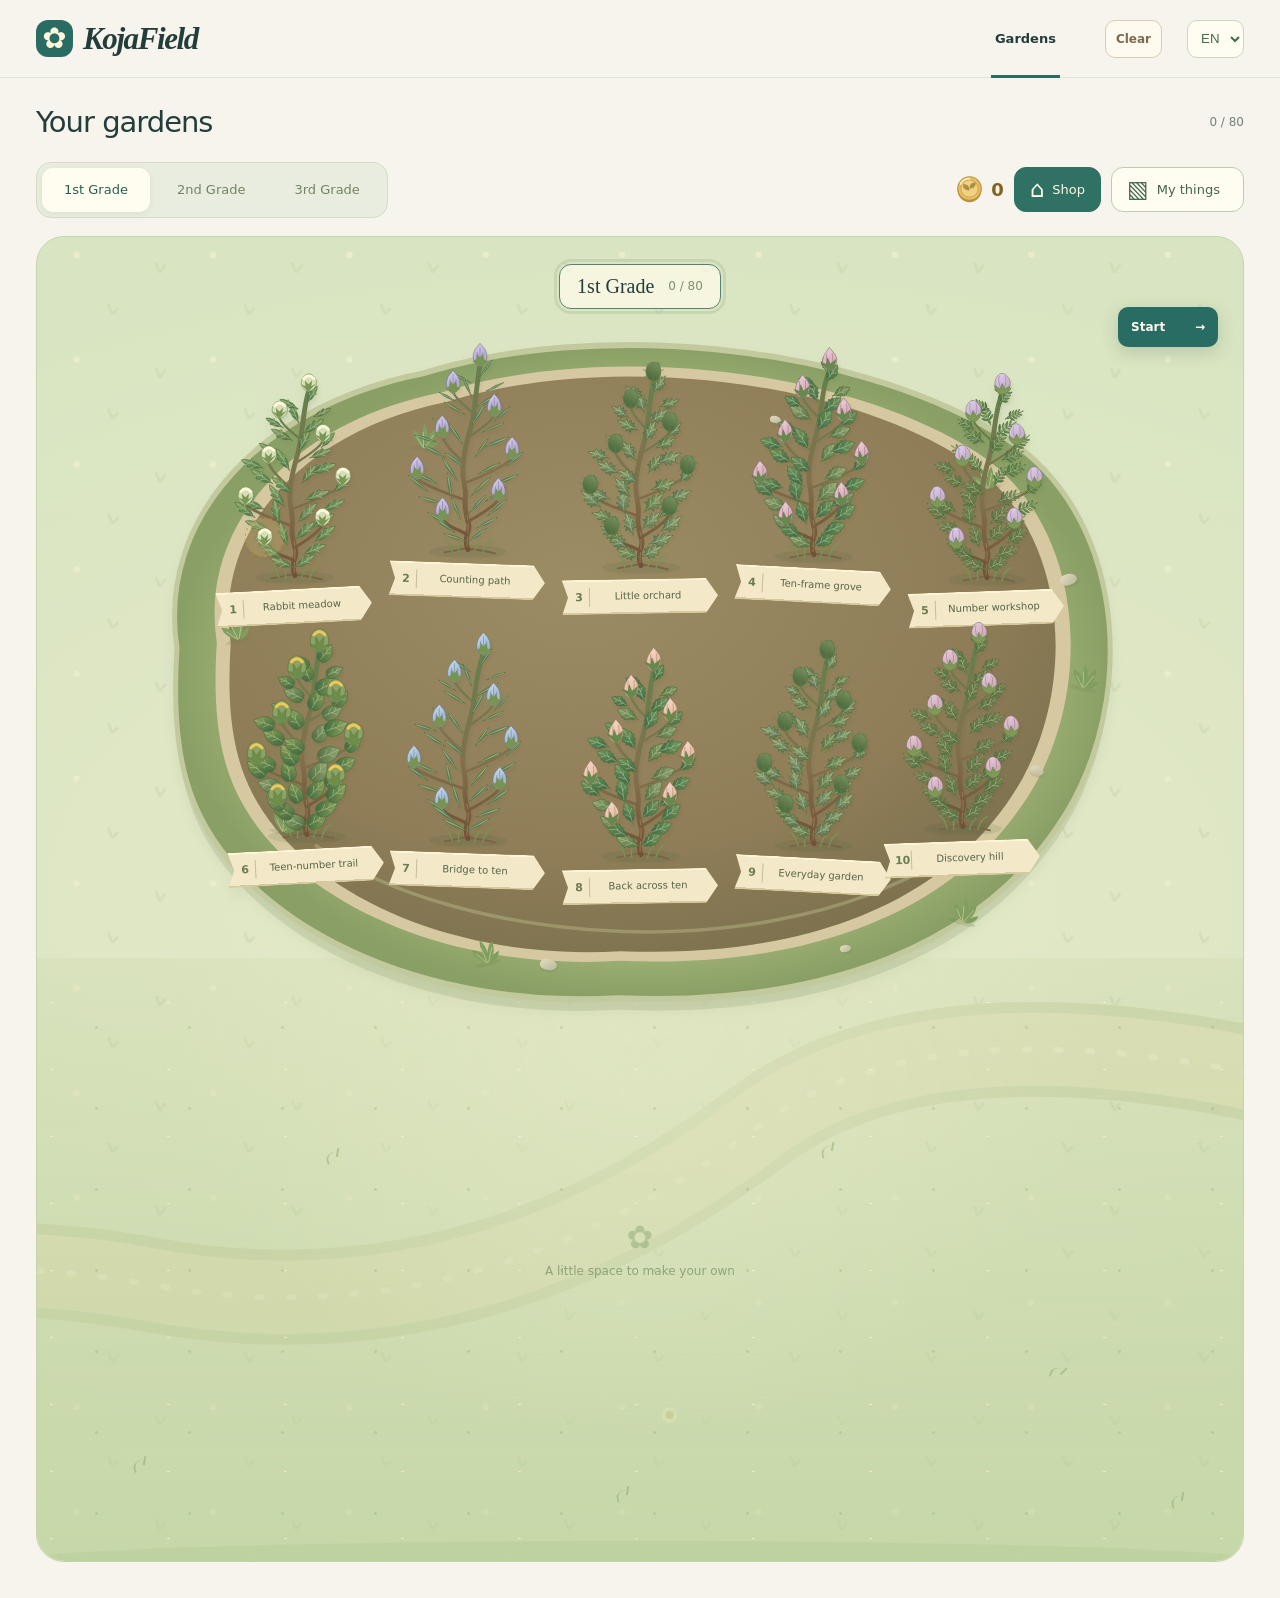
==== commit 72dbd387: "Add files via upload Update" ====
--- a/index.html
+++ b/index.html
@@ -5,36 +5,266 @@
     <meta name="viewport" content="width=device-width,initial-scale=1" />
     <meta name="theme-color" content="#f6f4ed" />
     <title>KojaField · Your gardens</title>
-    <meta name="description" content="A field of maths gardens. Choose first or third grade." />
+    <meta
+      name="description"
+      content="A field of maths gardens. Choose first, second or third grade."
+    />
     <link rel="icon" href="assets-mark.svg" />
-    <link rel="stylesheet" href="css/styles.css?v=kojafield-20261116-11" />
-    <link rel="stylesheet" href="css/gardens.css?v=kojafield-20261116-11" />
-    <link rel="stylesheet" href="css/garden-wallet.css?v=kojafield-20261116-11" />
-    <link rel="stylesheet" href="css/garden-room.css?v=kojafield-20261116-11" />
-    <script src="data/grade1.js?v=kojafield-20261116-11" defer></script>
-    <script src="js/grade1-questions.js?v=kojafield-20261116-11" defer></script>
-    <script src="js/grade1-questions-v4.js?v=kojafield-20261116-11" defer></script>
-    <script src="js/grade1-questions-v5.js?v=kojafield-20261116-11" defer></script>
-    <script src="js/grade1-simple-questions.js?v=kojafield-20261116-11" defer></script>
-    <script src="data/grade3.js?v=kojafield-20261116-11" defer></script>
-    <script src="data/grade3-legacy.js?v=kojafield-20261116-11" defer></script>
-    <script src="js/grade3-questions-legacy.js?v=kojafield-20261116-11" defer></script>
-    <script src="js/grade3-questions.js?v=kojafield-20261116-11" defer></script>
-    <script src="js/i18n-grade1.js?v=kojafield-20261116-11" defer></script>
-    <script src="js/i18n-grade3.js?v=kojafield-20261116-11" defer></script>
-    <script src="js/i18n-questions.js?v=kojafield-20261116-11" defer></script>
-    <script src="js/i18n.js?v=kojafield-20261116-11" defer></script>
-    <script src="js/grade1-engine.js?v=kojafield-20261116-11" defer></script>
-    <script src="js/grade3-engine.js?v=kojafield-20261116-11" defer></script>
-    <script src="js/bush.js?v=kojafield-20261116-11" defer></script>
-    <script src="js/garden-items.js?v=kojafield-20261116-11" defer></script>
-    <script src="js/garden-rewards.js?v=kojafield-20261116-11" defer></script>
-    <script src="js/garden-wallet.js?v=kojafield-20261116-11" defer></script>
-    <script src="js/gardens.js?v=kojafield-20261116-11" defer></script>
-    <script src="js/garden-life.js?v=kojafield-20261116-11" defer></script>
-    <script src="js/garden-room.js?v=kojafield-20261116-11" defer></script>
-    <link rel="stylesheet" href="css/game-reset.css?v=kojafield-20261116-11" />
-    <script src="js/game-reset.js?v=kojafield-20261116-11" defer></script>
+    <link rel="stylesheet" href="css/styles.css?v=kojafield-20261120-release" />
+    <link rel="stylesheet" href="css/gardens.css?v=kojafield-20261120-release" />
+    <link rel="stylesheet" href="css/garden-wallet.css?v=kojafield-20261120-release" />
+    <link rel="stylesheet" href="css/garden-room.css?v=kojafield-20261120-release" />
+    <link rel="stylesheet" href="css/garden-house.css?v=kojafield-20261120-release" />
+    <script data-game-loader>
+      (function () {
+        'use strict';
+        function boot() {
+          const sources = [...document.querySelectorAll('script[data-game-src]')].map(
+              (node) => node.dataset.gameSrc,
+            ),
+            main = document.getElementById('main');
+          let hungarian = false;
+          try {
+            hungarian = localStorage.getItem('kojagarden.language') === 'hu';
+          } catch {}
+          const copy = hungarian
+              ? {
+                  loading: 'Készül a kerted…',
+                  failed: 'A kerted nem töltődött be. Próbáld újra!',
+                  retry: 'Újra',
+                  reopen: 'Nyissuk meg újra a kerted!',
+                  reload: 'Újratöltés',
+                }
+              : {
+                  loading: 'Getting your garden ready…',
+                  failed: 'Your garden could not load. Try again.',
+                  retry: 'Try again',
+                  reopen: 'Let’s reopen your garden.',
+                  reload: 'Reload',
+                },
+            notice = document.createElement('div'),
+            message = document.createElement('p'),
+            retry = document.createElement('button');
+          notice.id = 'game-startup-notice';
+          notice.dataset.noTranslate = '';
+          notice.setAttribute('role', 'status');
+          notice.style.cssText =
+            'max-width:1208px;margin:20px auto;padding:18px 24px;background:#fffdf1;border:1px solid #c8d4b7;border-radius:14px;color:#233e3a';
+          message.style.margin = '0';
+          retry.id = 'game-startup-retry';
+          retry.type = 'button';
+          retry.className = 'button primary';
+          retry.style.marginTop = '12px';
+          retry.hidden = true;
+          notice.append(message, retry);
+          if (main) {
+            main.before(notice);
+            main.inert = true;
+            main.setAttribute('aria-busy', 'true');
+          } else document.body.prepend(notice);
+          let next = 0,
+            running = false,
+            runtimeFailed = false;
+          function showFailure(runtime) {
+            runtimeFailed ||= runtime;
+            message.textContent = runtimeFailed ? copy.reopen : copy.failed;
+            retry.textContent = runtimeFailed ? copy.reload : copy.retry;
+            retry.disabled = false;
+            retry.hidden = false;
+            notice.hidden = false;
+          }
+          function runtimeError(event) {
+            if (event.target === window) showFailure(true);
+          }
+          window.addEventListener('error', runtimeError);
+          async function load(source) {
+            for (let attempt = 0; attempt < 3; attempt++) {
+              if (attempt)
+                await new Promise((resolve) => setTimeout(resolve, attempt === 1 ? 250 : 750));
+              if (runtimeFailed) throw new Error('Startup execution failed');
+              try {
+                await new Promise((resolve, reject) => {
+                  const script = document.createElement('script');
+                  script.async = false;
+                  script.onload = () => {
+                    script.onload = script.onerror = null;
+                    resolve();
+                  };
+                  script.onerror = () => {
+                    script.onload = script.onerror = null;
+                    script.remove();
+                    reject({ kind: 'network' });
+                  };
+                  script.src = source;
+                  document.head.append(script);
+                });
+                return;
+              } catch (error) {
+                if (error.kind !== 'network' || attempt === 2) throw error;
+              }
+            }
+          }
+          async function start() {
+            if (running || runtimeFailed) return;
+            running = true;
+            retry.hidden = true;
+            retry.disabled = true;
+            message.textContent = copy.loading;
+            try {
+              while (next < sources.length) {
+                await load(sources[next]);
+                if (runtimeFailed) throw new Error('Startup execution failed');
+                next++;
+              }
+              // Standalone editions finish their inline DOMContentLoaded callbacks first.
+              await new Promise((resolve) => setTimeout(resolve, 0));
+              if (runtimeFailed) throw new Error('Startup execution failed');
+              document.documentElement.dataset.gameReady = 'true';
+              if (main) {
+                main.inert = false;
+                main.removeAttribute('aria-busy');
+              }
+              notice.hidden = true;
+              window.removeEventListener('error', runtimeError);
+            } catch (error) {
+              showFailure(runtimeFailed || error.kind !== 'network');
+            } finally {
+              running = false;
+              retry.disabled = false;
+            }
+          }
+          retry.addEventListener('click', () => {
+            if (runtimeFailed) location.reload();
+            else start();
+          });
+          start();
+        }
+        if (document.readyState === 'loading')
+          document.addEventListener('DOMContentLoaded', boot, { once: true });
+        else boot();
+      })();
+    </script>
+    <script
+      type="application/x-kojafield"
+      data-game-src="data/grade1.js?v=kojafield-20261120-hint-review-1"
+    ></script>
+    <script
+      type="application/x-kojafield"
+      data-game-src="js/grade1-questions.js?v=kojafield-20261120-release"
+    ></script>
+    <script
+      type="application/x-kojafield"
+      data-game-src="js/grade1-questions-v4.js?v=kojafield-20261120-release"
+    ></script>
+    <script
+      type="application/x-kojafield"
+      data-game-src="js/grade1-questions-v5.js?v=kojafield-20261120-release"
+    ></script>
+    <script
+      type="application/x-kojafield"
+      data-game-src="js/grade1-simple-questions.js?v=kojafield-20261120-release"
+    ></script>
+    <script
+      type="application/x-kojafield"
+      data-game-src="data/grade2.js?v=kojafield-20261120-3"
+    ></script>
+    <script
+      type="application/x-kojafield"
+      data-game-src="js/grade2-questions.js?v=kojafield-20261120-release"
+    ></script>
+    <script
+      type="application/x-kojafield"
+      data-game-src="js/i18n-grade2.js?v=kojafield-20261120-release"
+    ></script>
+    <script
+      type="application/x-kojafield"
+      data-game-src="data/grade3.js?v=kojafield-20261120-1"
+    ></script>
+    <script
+      type="application/x-kojafield"
+      data-game-src="data/grade3-legacy.js?v=kojafield-20261120-1"
+    ></script>
+    <script
+      type="application/x-kojafield"
+      data-game-src="js/grade3-questions-legacy.js?v=kojafield-20261120-release"
+    ></script>
+    <script
+      type="application/x-kojafield"
+      data-game-src="js/grade3-questions.js?v=kojafield-20261120-release"
+    ></script>
+    <script
+      type="application/x-kojafield"
+      data-game-src="js/i18n-grade1.js?v=kojafield-20261120-hint-review-1"
+    ></script>
+    <script
+      type="application/x-kojafield"
+      data-game-src="js/i18n-grade3.js?v=kojafield-20261120-release"
+    ></script>
+    <script
+      type="application/x-kojafield"
+      data-game-src="js/i18n-questions.js?v=kojafield-20261120-hint-review-1"
+    ></script>
+    <script
+      type="application/x-kojafield"
+      data-game-src="js/i18n.js?v=kojafield-20261120-release"
+    ></script>
+    <script
+      type="application/x-kojafield"
+      data-game-src="js/grade1-engine.js?v=kojafield-20261120-save-validation-1"
+    ></script>
+    <script
+      type="application/x-kojafield"
+      data-game-src="js/grade3-engine.js?v=kojafield-20261120-release"
+    ></script>
+    <script
+      type="application/x-kojafield"
+      data-game-src="js/grade2-engine.js?v=kojafield-20261120-release"
+    ></script>
+    <script
+      type="application/x-kojafield"
+      data-game-src="js/bush.js?v=kojafield-20261120-release"
+    ></script>
+    <script
+      type="application/x-kojafield"
+      data-game-src="js/garden-items.js?v=kojafield-20261120-release"
+    ></script>
+    <script
+      type="application/x-kojafield"
+      data-game-src="js/garden-house-model.js?v=kojafield-20261120-release"
+    ></script>
+    <script
+      type="application/x-kojafield"
+      data-game-src="js/garden-house-art.js?v=kojafield-20261120-release"
+    ></script>
+    <script
+      type="application/x-kojafield"
+      data-game-src="js/garden-rewards.js?v=kojafield-20261120-release"
+    ></script>
+    <script
+      type="application/x-kojafield"
+      data-game-src="js/garden-wallet.js?v=kojafield-20261120-release"
+    ></script>
+    <script
+      type="application/x-kojafield"
+      data-game-src="js/garden-house.js?v=kojafield-20261120-release"
+    ></script>
+    <script
+      type="application/x-kojafield"
+      data-game-src="js/gardens.js?v=kojafield-20261120-release"
+    ></script>
+    <script
+      type="application/x-kojafield"
+      data-game-src="js/garden-life.js?v=kojafield-20261120-release"
+    ></script>
+    <script
+      type="application/x-kojafield"
+      data-game-src="js/garden-room.js?v=kojafield-20261120-release"
+    ></script>
+    <link rel="stylesheet" href="css/game-reset.css?v=kojafield-20261120-release" />
+    <script
+      type="application/x-kojafield"
+      data-game-src="js/game-reset.js?v=kojafield-20261120-release"
+    ></script>
   </head>
   <body>
     <a class="skip-link" href="#main">Skip to gardens</a>
@@ -59,6 +289,7 @@
       <div class="garden-toolbar">
         <div class="garden-grade-menu" role="group" aria-label="Choose a maths garden">
           <button type="button" data-garden-grade="1" aria-pressed="true">1st Grade</button
+          ><button type="button" data-garden-grade="2" aria-pressed="false">2nd Grade</button
           ><button type="button" data-garden-grade="3" aria-pressed="false">3rd Grade</button>
         </div>
         <div class="garden-toolbar-actions">
@@ -195,6 +426,43 @@
             >
           </div>
         </article>
+        <article class="garden-choice grade-two" data-grade="2">
+          <div class="garden-art" id="grade2-art"></div>
+          <div class="decor-lawn-wrap">
+            <div
+              class="decor-lawn"
+              id="decor-lawn-2"
+              data-decor-grade="2"
+              tabindex="0"
+              role="group"
+              aria-label="Your decoration garden"
+            >
+              <div class="lawn-scenery" aria-hidden="true">
+                <i></i><i></i><i></i><i></i><i></i><i></i>
+              </div>
+              <div class="decor-items" id="decor-items-2"></div>
+              <div class="lawn-welcome">
+                <span aria-hidden="true">✿</span><span>A little space to make your own</span>
+              </div>
+            </div>
+          </div>
+          <button
+            class="garden-pick"
+            id="choose-grade2"
+            aria-expanded="false"
+            aria-controls="enter-grade2"
+          >
+            <span class="garden-sign"
+              ><strong>2nd Grade</strong><span>10 chapters · 80 lessons</span
+              ><span id="grade2-progress" class="garden-progress">0 / 80</span></span
+            >
+          </button>
+          <div class="garden-entry">
+            <a class="button primary enter-garden" id="enter-grade2" href="grade2.html" hidden
+              >Start <span aria-hidden="true">→</span></a
+            >
+          </div>
+        </article>
         <article class="garden-choice grade-three" data-grade="3">
           <div class="garden-art" id="grade3-art"></div>
           <div class="decor-lawn-wrap">
@@ -265,6 +533,15 @@
           <button type="button" data-shop-tab="shop" aria-pressed="true">Shop</button
           ><button type="button" data-shop-tab="owned" aria-pressed="false">My things</button>
         </div>
+        <div
+          class="shop-tabs shop-departments"
+          id="shop-departments"
+          role="group"
+          aria-label="Choose items"
+        >
+          <button type="button" data-shop-department="garden" aria-pressed="true">Garden</button>
+          <button type="button" data-shop-department="house" aria-pressed="false">House</button>
+        </div>
         <div id="shop-content"></div>
         <details class="coin-rules">
           <summary>How to earn coins</summary>
--- a/css/styles.css
+++ b/css/styles.css
@@ -1 +1 @@
-:root{--paper: #f6f4ed;--white: #fffefa;--ink: #233e3a;--muted: #74817a;--teal: #286c63;--line: #dfe4da;font-family:"Trebuchet MS","Avenir Next",system-ui,sans-serif;color:var(--ink);background:var(--paper);font-synthesis:none}*{box-sizing:border-box}body{margin:0;min-width:340px}button,input{font:inherit}button{cursor:pointer;color:inherit}button:disabled{cursor:default}a{color:inherit}button,a{-webkit-tap-highlight-color:transparent}[hidden]{display:none!important}button:focus-visible,a:focus-visible,input:focus-visible,summary:focus-visible{outline:3px solid #c89f5c;outline-offset:4px}.sr-only{position:absolute;width:1px;height:1px;margin:-1px;overflow:hidden;clip:rect(0,0,0,0);white-space:nowrap}.skip-link{position:absolute;top:-100px;left:15px;z-index:999;background:var(--white);padding:12px}.skip-link:focus{top:10px}.site-header{height:78px;max-width:1280px;padding:0 36px;margin:auto;display:flex;align-items:center;border-bottom:1px solid var(--line);gap:25px}.brand{display:flex;align-items:center;gap:10px;font-family:Georgia,"Palatino Linotype",Palatino,serif;font-style:italic;font-synthesis:style;font-weight:700;letter-spacing:-0.045em;font-size:31px;text-decoration:none}.brand-symbol{display:grid;place-items:center;width:37px;height:37px;background:var(--teal);border-radius:12px;color:#fff6dd;font-family:"Trebuchet MS","Avenir Next",system-ui,sans-serif;font-style:normal;font-weight:800;font-size:35px;line-height:1;padding-bottom:4px;letter-spacing:0}.site-header nav{margin-left:auto;margin-right:20px;height:100%}.nav-link{height:100%;background:none;border:0;font-size:13px;position:relative;font-weight:600;padding:0 4px}.nav-link.active:after{content:"";height:3px;background:var(--teal);position:absolute;bottom:-1px;left:0;right:0}.header-right{display:flex;align-items:center;gap:12px}.icon-button{width:34px;height:34px;display:inline-grid;place-items:center;border:1px solid var(--line);border-radius:50%;background:none;font-size:19px}.icon-button:hover{background:#e9ede3}main{max-width:1280px;margin:auto;padding:0 36px 36px;min-height:calc(100vh - 78px)}.journey-heading{display:flex;align-items:center;justify-content:space-between;padding:27px 0 22px}.journey-heading h1{font-size:29px;letter-spacing:-1px;font-weight:500;line-height:1.2;margin:0}.button{display:inline-flex;align-items:center;justify-content:center;gap:12px;min-height:44px;border-radius:10px;padding:12px 20px;border:0;font-size:12px;font-weight:600}.primary{background:var(--teal);color:#fffaf0}.primary:hover:not(:disabled){background:#1c514b}.primary:disabled{background:#dfe7dc;color:#8b998b}.play-top{display:flex;justify-content:space-between;align-items:center;padding:22px 0 14px}.back-button{background:none;border:0;padding:5px 0;font-size:12px;color:var(--muted)}.play-heading{display:flex;align-items:center;justify-content:space-between;margin:0 0 22px;gap:20px}.play-heading h1{font-family:Georgia,serif;font-weight:400;font-size:34px;letter-spacing:-0.9px;margin:0}.level-skill{font-size:11px;color:var(--muted)}.workbook-heading{display:flex;justify-content:space-between;align-items:center;border-bottom:1px solid #e8ebdf;padding-bottom:17px;gap:15px;min-height:43px}.workbook-heading p{font-size:12px;color:#5d7565;margin:0;line-height:1.6}.answer-counter{font-size:10px;background:#edf2e6;color:#738368;padding:8px;border-radius:7px;white-space:nowrap}.workbook-footer{border-top:1px solid #e8ebdf;padding-top:16px;display:flex;align-items:center;justify-content:flex-end;gap:20px;min-height:60px}.flower-heading{display:flex;justify-content:space-between;align-items:center;gap:15px;font-size:11px;color:#758267}.flower-petal[data-open=true] .petal-art{transform-box:fill-box;transform-origin:50% 100%;animation:petal-open 0.7s ease-out var(--petal-delay) both}@keyframes petal-open{from{opacity:0.35;scale:0.6 0.25}to{opacity:1;scale:1 1}}.info-dialog{border:1px solid #dce3d3;border-radius:20px;background:var(--white);color:var(--ink);max-width:500px;width:calc(100% - 32px);padding:36px;box-shadow:0 24px 100px #173d352e}.info-dialog::backdrop{background:#29453c66;backdrop-filter:blur(5px)}.dialog-close{position:absolute;right:15px;top:15px;font-size:24px}.info-dialog h2{font-family:Georgia,serif;font-size:28px;font-weight:400;margin:4px 0 20px}.info-dialog p,.info-dialog li{font-size:13px;line-height:1.85;color:#72816e}.info-dialog ol{padding-left:20px;margin-bottom:0}.info-dialog li{margin-bottom:10px}@media(max-width:900px){.site-header{padding-inline:24px}.site-header nav{margin-right:10px}main{padding:0 24px 30px}.workbook-heading p{font-size:11px}.workbook-footer .button{font-size:11px}.level-skill{font-size:10px}}@media(max-width:700px){.site-header{height:70px;padding-inline:20px;gap:14px}.brand{font-size:26px}.brand-symbol{width:33px;height:33px;font-size:31px}.site-header nav{margin-right:5px}.header-right{gap:8px}.nav-link{font-size:12px}main{padding:0 20px 25px}.journey-heading{padding:24px 0 18px}.journey-heading h1{font-size:26px}.play-heading{gap:15px;margin-bottom:18px}.play-heading h1{font-size:30px}.level-skill{font-size:9px;text-align:right}.flower-heading{font-size:10px}.workbook-footer{min-height:56px;gap:12px}.workbook-footer .button{font-size:11px;min-height:40px}.answer-counter{font-size:9px;padding:6px 8px}.info-dialog{padding:32px 25px}}@media(max-width:420px){.site-header{padding-inline:15px;gap:12px}.site-header nav{margin-right:0}.header-right{gap:7px}.brand{font-size:23px}.journey-heading h1{font-size:25px}main{padding-inline:15px}.play-heading h1{font-size:28px}.level-skill{max-width:100px;font-size:8px}}@media(prefers-reduced-motion:reduce){*,*:before,*:after{animation:none!important;transition:none!important;scroll-behavior:auto!important}}@media(max-width:650px){.play-heading h1{font-size:28px}}@media(max-width:370px){.play-heading h1{font-size:25px}}.brand-symbol{font-size:29px;padding-bottom:0}@media(max-width:700px){.brand{font-size:22px;gap:7px}.brand-symbol{width:30px;height:30px;font-size:25px}.site-header{gap:10px}.site-header nav{margin-right:0}.nav-link{font-size:11px}.header-right .icon-button{width:30px;height:30px}}@media(max-width:380px){.brand{font-size:20px;letter-spacing:-1px}.brand-symbol{width:26px;height:28px;font-size:23px}.site-header{gap:7px}}.language-picker{display:flex;flex:none;align-items:center}.language-picker select{width:57px;min-height:38px;padding:7px 4px 7px 9px;border:1px solid #cad7c4;border-radius:10px;background:#fffdf1;color:#416c51;cursor:pointer}.language-picker select:focus-visible{outline:3px solid #c89f5c;outline-offset:3px}@media(max-width:700px){.site-header .field-link{display:none}.language-picker select{width:52px;min-height:35px;font-size:11px}.site-header nav{margin-left:auto}.site-header{column-gap:8px}}@media(max-width:380px){.site-header{column-gap:5px}.site-header .brand{font-size:19px;gap:6px}.language-picker select{width:48px}}
+:root{--paper: #f6f4ed;--white: #fffefa;--ink: #233e3a;--muted: #74817a;--teal: #286c63;--line: #dfe4da;font-family:"Trebuchet MS","Avenir Next",system-ui,sans-serif;color:var(--ink);background:var(--paper);font-synthesis:none}*{box-sizing:border-box}body{margin:0;min-width:340px}button,input{font:inherit}button{cursor:pointer;color:inherit}button:disabled{cursor:default}a{color:inherit}button,a{-webkit-tap-highlight-color:transparent}[hidden]{display:none!important}button:focus-visible,a:focus-visible,input:focus-visible,summary:focus-visible{outline:3px solid #c89f5c;outline-offset:4px}.sr-only{position:absolute;width:1px;height:1px;margin:-1px;overflow:hidden;clip:rect(0,0,0,0);white-space:nowrap}.skip-link{position:absolute;top:-100px;left:15px;z-index:999;background:var(--white);padding:12px}.skip-link:focus{top:10px}.site-header{height:78px;max-width:1280px;padding:0 36px;margin:auto;display:flex;align-items:center;border-bottom:1px solid var(--line);gap:25px}.brand{display:flex;align-items:center;gap:10px;font-family:Georgia,"Palatino Linotype",Palatino,serif;font-style:italic;font-synthesis:style;font-weight:700;letter-spacing:-0.045em;font-size:31px;text-decoration:none}.brand-symbol{display:grid;place-items:center;width:37px;height:37px;background:var(--teal);border-radius:12px;color:#fff6dd;font-family:"Trebuchet MS","Avenir Next",system-ui,sans-serif;font-style:normal;font-weight:800;font-size:35px;line-height:1;padding-bottom:4px;letter-spacing:0}.site-header nav{margin-left:auto;margin-right:20px;height:100%}.nav-link{height:100%;background:none;border:0;font-size:13px;position:relative;font-weight:600;padding:0 4px}.nav-link.active:after{content:"";height:3px;background:var(--teal);position:absolute;bottom:-1px;left:0;right:0}.header-right{display:flex;align-items:center;gap:12px}.icon-button{width:34px;height:34px;display:inline-grid;place-items:center;border:1px solid var(--line);border-radius:50%;background:none;font-size:19px}.icon-button:hover{background:#e9ede3}main{max-width:1280px;margin:auto;padding:0 36px 36px;min-height:calc(100vh - 78px)}.journey-heading{display:flex;align-items:center;justify-content:space-between;padding:27px 0 22px}.journey-heading h1{font-size:29px;letter-spacing:-1px;font-weight:500;line-height:1.2;margin:0}.button{display:inline-flex;align-items:center;justify-content:center;gap:12px;min-height:44px;border-radius:10px;padding:12px 20px;border:0;font-size:12px;font-weight:600}.primary{background:var(--teal);color:#fffaf0}.primary:hover:not(:disabled){background:#1c514b}.primary:disabled{background:#dfe7dc;color:#8b998b}.play-top{display:flex;justify-content:space-between;align-items:center;padding:22px 0 14px}.back-button{background:none;border:0;padding:5px 0;font-size:12px;color:var(--muted)}.play-heading{display:flex;align-items:center;justify-content:space-between;margin:0 0 22px;gap:20px}.play-heading h1{font-family:Georgia,serif;font-weight:400;font-size:34px;letter-spacing:-0.9px;margin:0}.level-skill{font-size:11px;color:var(--muted)}.play-top .lesson-location{flex:1;min-width:0;max-width:none;margin-left:12px;text-align:right}.workbook-heading{display:flex;justify-content:space-between;align-items:center;border-bottom:1px solid #e8ebdf;padding-bottom:17px;gap:15px;min-height:43px}.workbook-heading p{font-size:12px;color:#5d7565;margin:0;line-height:1.6}.answer-counter{font-size:10px;background:#edf2e6;color:#738368;padding:8px;border-radius:7px;white-space:nowrap}.workbook-footer{border-top:1px solid #e8ebdf;padding-top:16px;display:flex;align-items:center;justify-content:flex-end;gap:20px;min-height:60px}.flower-heading{display:flex;justify-content:space-between;align-items:center;gap:15px;font-size:11px;color:#758267}.flower-scene .flower-petal[data-open=true] .petal-art{transform-box:fill-box;transform-origin:50% 100%;animation:petal-open 0.7s ease-out var(--petal-delay) both}@keyframes petal-open{from{opacity:0.35;scale:0.6 0.25}to{opacity:1;scale:1 1}}.info-dialog{border:1px solid #dce3d3;border-radius:20px;background:var(--white);color:var(--ink);max-width:500px;width:calc(100% - 32px);padding:36px;box-shadow:0 24px 100px #173d352e}.info-dialog::backdrop{background:#29453c66;backdrop-filter:blur(5px)}.dialog-close{position:absolute;right:15px;top:15px;font-size:24px}.info-dialog h2{font-family:Georgia,serif;font-size:28px;font-weight:400;margin:4px 0 20px}.info-dialog p,.info-dialog li{font-size:13px;line-height:1.85;color:#72816e}.info-dialog ol{padding-left:20px;margin-bottom:0}.info-dialog li{margin-bottom:10px}@media(max-width:900px){.site-header{padding-inline:24px}.site-header nav{margin-right:10px}main{padding:0 24px 30px}.workbook-heading p{font-size:11px}.workbook-footer .button{font-size:11px}.level-skill{font-size:10px}}@media(max-width:700px){.site-header{height:70px;padding-inline:20px;gap:14px}.brand{font-size:26px}.brand-symbol{width:33px;height:33px;font-size:31px}.site-header nav{margin-right:5px}.header-right{gap:8px}.nav-link{font-size:12px}main{padding:0 20px 25px}.journey-heading{padding:24px 0 18px}.journey-heading h1{font-size:26px}.play-heading{gap:15px;margin-bottom:18px}.play-heading h1{font-size:30px}.level-skill{font-size:9px;text-align:right}.flower-heading{font-size:10px}.workbook-footer{min-height:56px;gap:12px}.workbook-footer .button{font-size:11px;min-height:40px}.answer-counter{font-size:9px;padding:6px 8px}.info-dialog{padding:32px 25px}}@media(max-width:420px){.site-header{padding-inline:15px;gap:12px}.site-header nav{margin-right:0}.header-right{gap:7px}.brand{font-size:23px}.journey-heading h1{font-size:25px}main{padding-inline:15px}.play-heading h1{font-size:28px}.level-skill{max-width:100px;font-size:8px}}@media(prefers-reduced-motion:reduce){*,*:before,*:after{animation:none!important;transition:none!important;scroll-behavior:auto!important}}@media(max-width:650px){.play-heading h1{font-size:28px}}@media(max-width:370px){.play-heading h1{font-size:25px}}.brand-symbol{font-size:29px;padding-bottom:0}@media(max-width:700px){.brand{font-size:22px;gap:7px}.brand-symbol{width:30px;height:30px;font-size:25px}.site-header{gap:10px}.site-header nav{margin-right:0}.nav-link{font-size:11px}.header-right .icon-button{width:30px;height:30px}}@media(max-width:380px){.brand{font-size:20px;letter-spacing:-1px}.brand-symbol{width:26px;height:28px;font-size:23px}.site-header{gap:7px}}.language-picker{display:flex;flex:none;align-items:center}.language-picker select{width:57px;min-height:38px;padding:7px 4px 7px 9px;border:1px solid #cad7c4;border-radius:10px;background:#fffdf1;color:#416c51;cursor:pointer}.language-picker select:focus-visible{outline:3px solid #c89f5c;outline-offset:3px}@media(max-width:700px){.site-header .field-link{display:none}.language-picker select{width:52px;min-height:35px;font-size:11px}.site-header nav{margin-left:auto}.site-header{column-gap:8px}}@media(max-width:380px){.site-header{column-gap:5px}.site-header .brand{font-size:19px;gap:6px}.language-picker select{width:48px}}
--- a/css/gardens.css
+++ b/css/gardens.css
@@ -1 +1 @@
-.site-header .field-link{display:inline-flex;align-items:center;text-decoration:none;margin-right:24px;color:var(--muted)}.site-header nav>span{display:flex;align-items:center}.field-count{font-size:12px;color:var(--muted)}.big-field{position:relative;isolation:isolate;overflow:clip;display:grid;grid-template-columns:minmax(250px,0.7fr) minmax(0,1.8fr);align-items:center;gap:12px;min-height:700px;padding:24px 18px 48px;border:1px solid #d4dfc6;border-radius:28px;background:#e3ebd0}.field-scenery{position:absolute;inset:0;width:100%;height:100%;z-index:-1}.garden-choice{position:relative;min-width:0;text-align:center}.garden-pick{display:block;position:relative;width:100%;padding:0;border:0;background:none;color:inherit}.garden-art{display:block;width:100%;height:310px;transition:translate 0.25s,filter 0.25s}.garden-art>svg{width:100%;height:100%;overflow:visible}.grade-three .garden-art{height:auto}.garden-pick:hover .garden-art,.garden-choice[data-selected=true] .garden-art{translate:0 -4px;filter:drop-shadow(0 8px 6px #59704616)}.garden-sign{display:grid;grid-template-columns:1fr auto;text-align:left;gap:7px 18px;max-width:238px;margin:-24px auto 0;position:relative;padding:18px 21px;background:#fffdf1;border:1px solid #c8d4b7;border-radius:15px;box-shadow:0 5px 0 #a1b18a22,0 8px 20px #687f4d17}.garden-sign strong{font-size:22px;grid-column:1;font-family:Georgia,serif;font-weight:400}.garden-sign>span:not(.garden-progress){font-size:11px;color:#83906f}.garden-progress{grid-column:2;grid-row:1/3;align-self:center;font-size:11px;color:#7d916b;white-space:nowrap}.grade-three .garden-sign{margin:-2px auto 0;max-width:270px}.garden-choice[data-selected=true] .garden-sign{border-color:#568173;outline:3px solid #5b806327;outline-offset:2px}.enter-garden{margin:16px auto 0;min-width:136px;text-decoration:none;justify-content:space-between}.garden-choice[data-selected=true]>.garden-entry{position:sticky;bottom:16px;z-index:3}.chapter-garden{position:relative;isolation:isolate;display:grid;grid-template-columns:repeat(5,minmax(0,1fr));align-items:end;gap:12px 5px;padding:30px 7% 67px}.garden-ground{position:absolute;z-index:-2;inset:7% 0 -1%;width:100%;height:94%;pointer-events:none}.chapter-bed{position:relative;display:flex;flex-direction:column;align-items:center;min-width:0;padding:0;border:0;background:none;color:inherit;font:inherit;cursor:pointer;transform:translateY(var(--plant-rise, 0));z-index:1}.chapter-bed:nth-of-type(5n+1){--plant-rise: 18px;--marker-tilt: -3deg}.chapter-bed:nth-of-type(5n+2){--plant-rise: -8px;--marker-tilt: 2deg}.chapter-bed:nth-of-type(5n+3){--plant-rise: 8px;--marker-tilt: -1deg}.chapter-bed:nth-of-type(5n+4){--plant-rise: -3px;--marker-tilt: 3deg}.chapter-bed:nth-of-type(5n){--plant-rise: 20px;--marker-tilt: -2deg}.chapter-plant{display:block;width:100%}.chapter-plant>.lesson-bush{display:block;width:100%;height:auto;overflow:visible;filter:drop-shadow(2px 3px 1px #36442e0d)}.chapter-name{position:relative;display:flex;align-items:center;justify-content:center;min-height:28px;width:100%;max-width:140px;font-size:10px;font-weight:500;line-height:1.25;padding:4px 5px;color:#576449;background:#f3e8c7;border:1px solid #c3b489;border-radius:3px 5px 4px 3px;box-shadow:1px 2px 2px #4e452522;rotate:var(--marker-tilt, -2deg)}.chapter-name:after{content:"";position:absolute;z-index:-1;top:100%;left:48%;width:4px;height:8px;background:#ab966a;clip-path:polygon(0 0,100% 0,85% 85%,40% 100%,0 85%)}.patch-tuft{position:absolute;z-index:-1;width:30px;height:30px;pointer-events:none}.patch-tuft svg{display:block;width:100%;height:100%}.patch-pebble{position:absolute;z-index:-1;width:var(--stone-size);height:calc(var(--stone-size) * 0.65);background:linear-gradient(145deg,#e6ddbe,#b6b89a);border-radius:45% 55% 48% 42%;box-shadow:1px 2px 1px #63774630;pointer-events:none}@media(max-width:1200px)and (min-width:1001px){.big-field{grid-template-columns:minmax(220px,0.65fr) minmax(0,1.75fr);gap:3px;padding-inline:10px}.chapter-garden{grid-template-columns:repeat(4,minmax(0,1fr));padding-inline:7%;row-gap:15px}}@media(max-width:1000px){.big-field{grid-template-columns:1fr;gap:24px;padding:24px 18px 40px}.garden-choice.grade-one{width:min(100%,360px);justify-self:center}.garden-art{height:280px}.grade-three .garden-art{height:auto}.chapter-garden{grid-template-columns:repeat(5,minmax(0,1fr));padding-inline:7%}.site-header .field-link{margin-right:12px}}@media(max-width:740px){.chapter-garden{grid-template-columns:repeat(3,minmax(0,1fr));gap:14px 7px;padding-inline:7%;padding-bottom:62px}.chapter-bed:last-child{grid-column:2}.chapter-name{font-size:10px}.big-field{padding-inline:10px}.garden-ground{inset:4% 0 -1%;height:97%}}@media(max-width:560px){.big-field{min-height:0;padding:18px 4px 32px;gap:20px;border-radius:22px}.garden-art{height:260px}.garden-sign{margin:-22px auto 0;padding:15px;max-width:218px;gap:7px 10px}.garden-sign strong{font-size:23px}.grade-three .garden-sign{margin:-5px auto 0}.chapter-garden{grid-template-columns:repeat(2,minmax(0,1fr));gap:18px 10px;padding:18px 5% 66px}.chapter-bed:last-child{grid-column:auto}.chapter-bed{--plant-rise: 0px !important}.chapter-bed:nth-child(even){translate:0 16px}.patch-tuft{width:24px;height:24px}.field-count{font-size:10px}.field-scenery{opacity:0.9}.site-header nav{display:flex;align-items:center}.site-header nav .nav-link{font-size:11px}.site-header .nav-link.field-link{font-size:0;min-width:15px;width:15px;flex:none;margin-right:7px}.site-header .field-link:before{content:"←";font-size:16px}}.chapter-bed:nth-of-type(6){--plant-rise: -12px;translate:12px 0}.chapter-bed:nth-of-type(10){--plant-rise: -12px;translate:-12px 0}.chapter-bed:hover .chapter-name,.chapter-bed:focus-visible .chapter-name{background:#fff8df;border-color:#8ba276}.chapter-bed:focus-visible{outline:2px solid #568173;outline-offset:4px;border-radius:45% 45% 10px 10px}.chapter-bed[data-selected=true] .chapter-name{background:#2f7468;color:#fffbed;border-color:#2f7468;box-shadow:0 0 0 3px #fff7d77a}.chapter-bed[data-selected=true] .chapter-name:after{background:#2f7468}.flower-tooltip{position:fixed;z-index:20;max-width:250px;padding:9px 12px;border:1px solid #bccca9;border-radius:9px;box-shadow:0 4px 16px #294c3526;background:#fffdf0;color:#365541;font-size:12px;line-height:1.4;pointer-events:none;text-align:left}@media(max-width:1200px){.chapter-bed:nth-of-type(6),.chapter-bed:nth-of-type(10){translate:none}}@media(max-width:560px){.garden-ground{inset:-8% -2% -3%;width:104%;height:112%}.chapter-bed:nth-of-type(even){translate:0 16px}.chapter-bed:nth-of-type(odd){translate:none}}@media(max-width:560px){.garden-ground{display:none}.chapter-garden:before{content:"";position:absolute;z-index:-2;inset:100px 4px 20px;border:6px solid #a0b57a;border-radius:48% 52% 51% 49% / 110px 100px 125px 115px;background:radial-gradient(ellipse at 32% 25%,#a2966b66,transparent 65%),#91835e;box-shadow:inset 0 0 0 6px #d6c9a1,0 7px 0 #758c5722}.chapter-bed:nth-of-type(6),.chapter-bed:nth-of-type(10){--plant-rise: 0px}}.chapter-name{display:grid;grid-template-columns:17px minmax(0,1fr);gap:4px;width:calc(100% + 8px);max-width:156px;min-height:35px;padding:5px 16px 5px 11px;border:0;border-radius:0;clip-path:polygon(0 0,calc(100% - 12px) 0,100% 50%,calc(100% - 12px) 100%,0 100%,6px 50%);background:linear-gradient(0deg,#d7c99e 0 2px,#f3e8c7 2px calc(100% - 2px),#fff5d7 calc(100% - 2px));box-shadow:none;color:#576449;font-size:10px;line-height:1.25;text-align:center}.chapter-name:after{content:none}.chapter-number{display:grid;place-items:center;width:17px;height:19px;font-size:11px;font-weight:700;color:#687d50;border-right:1px solid #c7be98;padding-right:4px}.chapter-bed:hover .chapter-name,.chapter-bed:focus-visible .chapter-name{background:#fff7d7}.chapter-bed[data-selected=true] .chapter-name{background:linear-gradient(0deg,#20594f 0 2px,#2f7468 2px calc(100% - 2px),#548f77 calc(100% - 2px));color:#fffbed;box-shadow:none}.chapter-bed[data-selected=true] .chapter-number{color:#fff4c2;border-color:#8eb099}@media(max-width:560px){.chapter-name{font-size:10px;min-height:37px;max-width:170px}}.chapter-bed{cursor:default}.chapter-name{cursor:pointer;text-decoration:none}.chapter-name:focus-visible{outline:0;background:#fff8df;box-shadow:inset 0 0 0 3px #397965}.bush-flower,.lesson-plant{cursor:pointer;outline:none;touch-action:manipulation}.flower-hit{pointer-events:all;stroke:transparent;stroke-width:1.5}.bush-flower:hover>.flower-hit,.bush-flower:focus-visible>.flower-hit{fill:#fff8d525;stroke:#fff5ca}.lesson-plant:hover .flower-hit,.lesson-plant:focus-visible .flower-hit{fill:#fff8d525;stroke:#fff5ca;stroke-width:9}.garden-choice[data-selected=true] .garden-art{translate:none}@media(min-width:561px){.chapter-garden{padding-bottom:90px}.garden-ground{top:-8%;bottom:auto;height:120%}}.garden-entry{min-height:60px;display:flow-root}.garden-entry .enter-garden{box-shadow:0 5px 18px #284c3933}.big-field{grid-template-columns:1fr;gap:54px;padding:28px 24px 42px}.garden-choice.grade-one,.garden-choice.grade-three{width:100%;max-width:1050px;justify-self:center}.grade-one .garden-art{height:auto}.grade-one .garden-sign{margin:-2px auto 0;max-width:270px}@media(max-width:1200px)and (min-width:1001px){.big-field{grid-template-columns:1fr}.chapter-garden{grid-template-columns:repeat(5,minmax(0,1fr))}.chapter-bed:nth-last-child(2){grid-column:auto}}@media(max-width:560px){.big-field{padding:18px 4px 32px;gap:35px}.grade-one .garden-art{height:auto}.grade-one .garden-sign{margin:-5px auto 0}}@media(min-width:1001px){.chapter-bed:nth-of-type(10){translate:-24px 0;--plant-rise: -20px}}@media(max-width:700px){.site-header nav .nav-link.field-link{display:none}}@media(max-width:380px){.site-header{gap:5px}.site-header .brand{font-size:19px;gap:6px}}.chapter-plant,.chapter-plant>.lesson-bush{pointer-events:none}.chapter-plant .bush-flower{pointer-events:all}.chapter-bed{pointer-events:none}.chapter-name{pointer-events:auto}
+.site-header .field-link{display:inline-flex;align-items:center;text-decoration:none;margin-right:24px;color:var(--muted)}.site-header nav>span{display:flex;align-items:center}.field-count{font-size:12px;color:var(--muted)}.big-field{position:relative;isolation:isolate;overflow:clip;display:grid;grid-template-columns:minmax(250px,0.7fr) minmax(0,1.8fr);align-items:center;gap:12px;min-height:700px;padding:24px 18px 48px;border:1px solid #d4dfc6;border-radius:28px;background:#e3ebd0}.field-scenery{position:absolute;inset:0;width:100%;height:100%;z-index:-1}.garden-choice{position:relative;min-width:0;text-align:center}.garden-pick{display:block;position:relative;width:100%;padding:0;border:0;background:none;color:inherit}.garden-art{display:block;width:100%;height:310px;transition:translate 0.25s,filter 0.25s}.garden-art>svg{width:100%;height:100%;overflow:visible}.grade-three .garden-art{height:auto}.garden-pick:hover .garden-art,.garden-choice[data-selected=true] .garden-art{translate:0 -4px;filter:drop-shadow(0 8px 6px #59704616)}.garden-sign{display:grid;grid-template-columns:1fr auto;text-align:left;gap:7px 18px;max-width:238px;margin:-24px auto 0;position:relative;padding:18px 21px;background:#fffdf1;border:1px solid #c8d4b7;border-radius:15px;box-shadow:0 5px 0 #a1b18a22,0 8px 20px #687f4d17}.garden-sign strong{font-size:22px;grid-column:1;font-family:Georgia,serif;font-weight:400}.garden-sign>span:not(.garden-progress){font-size:11px;color:#83906f}.garden-progress{grid-column:2;grid-row:1/3;align-self:center;font-size:11px;color:#7d916b;white-space:nowrap}.grade-three .garden-sign{margin:-2px auto 0;max-width:270px}.garden-choice[data-selected=true] .garden-sign{border-color:#568173;outline:3px solid #5b806327;outline-offset:2px}.enter-garden{margin:16px auto 0;min-width:136px;text-decoration:none;justify-content:space-between}.garden-choice[data-selected=true]>.garden-entry{position:sticky;bottom:16px;z-index:3}.chapter-garden{position:relative;isolation:isolate;display:grid;grid-template-columns:repeat(5,minmax(0,1fr));align-items:end;gap:12px 5px;padding:30px 7% 67px}.garden-ground{position:absolute;z-index:-2;inset:7% 0 -1%;width:100%;height:94%;pointer-events:none}.chapter-bed{position:relative;display:flex;flex-direction:column;align-items:center;min-width:0;padding:0;border:0;background:none;color:inherit;font:inherit;cursor:pointer;transform:translateY(var(--plant-rise, 0));z-index:1}.chapter-bed:nth-of-type(5n+1){--plant-rise: 18px;--marker-tilt: -3deg}.chapter-bed:nth-of-type(5n+2){--plant-rise: -8px;--marker-tilt: 2deg}.chapter-bed:nth-of-type(5n+3){--plant-rise: 8px;--marker-tilt: -1deg}.chapter-bed:nth-of-type(5n+4){--plant-rise: -3px;--marker-tilt: 3deg}.chapter-bed:nth-of-type(5n){--plant-rise: 20px;--marker-tilt: -2deg}.chapter-plant{display:block;width:100%}.chapter-plant>.lesson-bush{display:block;width:100%;height:auto;overflow:visible;filter:drop-shadow(2px 3px 1px #36442e0d)}.chapter-name{position:relative;display:flex;align-items:center;justify-content:center;min-height:28px;width:100%;max-width:140px;font-size:10px;font-weight:500;line-height:1.25;padding:4px 5px;color:#576449;background:#f3e8c7;border:1px solid #c3b489;border-radius:3px 5px 4px 3px;box-shadow:1px 2px 2px #4e452522;rotate:var(--marker-tilt, -2deg)}.chapter-name:after{content:"";position:absolute;z-index:-1;top:100%;left:48%;width:4px;height:8px;background:#ab966a;clip-path:polygon(0 0,100% 0,85% 85%,40% 100%,0 85%)}.patch-tuft{position:absolute;z-index:-1;width:30px;height:30px;pointer-events:none}.patch-tuft svg{display:block;width:100%;height:100%}.patch-pebble{position:absolute;z-index:-1;width:var(--stone-size);height:calc(var(--stone-size) * 0.65);background:linear-gradient(145deg,#e6ddbe,#b6b89a);border-radius:45% 55% 48% 42%;box-shadow:1px 2px 1px #63774630;pointer-events:none}@media(max-width:1200px)and (min-width:1001px){.big-field{grid-template-columns:minmax(220px,0.65fr) minmax(0,1.75fr);gap:3px;padding-inline:10px}.chapter-garden{grid-template-columns:repeat(4,minmax(0,1fr));padding-inline:7%;row-gap:15px}}@media(max-width:1000px){.big-field{grid-template-columns:1fr;gap:24px;padding:24px 18px 40px}.garden-choice.grade-one{width:min(100%,360px);justify-self:center}.garden-art{height:280px}.grade-three .garden-art{height:auto}.chapter-garden{grid-template-columns:repeat(5,minmax(0,1fr));padding-inline:7%}.site-header .field-link{margin-right:12px}}@media(max-width:740px){.chapter-garden{grid-template-columns:repeat(3,minmax(0,1fr));gap:14px 7px;padding-inline:7%;padding-bottom:62px}.chapter-bed:last-child{grid-column:2}.chapter-name{font-size:10px}.big-field{padding-inline:10px}.garden-ground{inset:4% 0 -1%;height:97%}}@media(max-width:560px){.big-field{min-height:0;padding:18px 4px 32px;gap:20px;border-radius:22px}.garden-art{height:260px}.garden-sign{margin:-22px auto 0;padding:15px;max-width:218px;gap:7px 10px}.garden-sign strong{font-size:23px}.grade-three .garden-sign{margin:-5px auto 0}.chapter-garden{grid-template-columns:repeat(2,minmax(0,1fr));gap:18px 10px;padding:18px 5% 66px}.chapter-bed:last-child{grid-column:auto}.chapter-bed{--plant-rise: 0px !important}.chapter-bed:nth-child(even){translate:0 16px}.patch-tuft{width:24px;height:24px}.field-count{font-size:10px}.field-scenery{opacity:0.9}.site-header nav{display:flex;align-items:center}.site-header nav .nav-link{font-size:11px}.site-header .nav-link.field-link{font-size:0;min-width:15px;width:15px;flex:none;margin-right:7px}.site-header .field-link:before{content:"←";font-size:16px}}.chapter-bed:nth-of-type(6){--plant-rise: -12px;translate:12px 0}.chapter-bed:nth-of-type(10){--plant-rise: -12px;translate:-12px 0}.chapter-bed:hover .chapter-name,.chapter-bed:focus-visible .chapter-name{background:#fff8df;border-color:#8ba276}.chapter-bed:focus-visible{outline:2px solid #568173;outline-offset:4px;border-radius:45% 45% 10px 10px}.chapter-bed[data-selected=true] .chapter-name{background:#2f7468;color:#fffbed;border-color:#2f7468;box-shadow:0 0 0 3px #fff7d77a}.chapter-bed[data-selected=true] .chapter-name:after{background:#2f7468}.flower-tooltip{position:fixed;z-index:20;max-width:250px;padding:9px 12px;border:1px solid #bccca9;border-radius:9px;box-shadow:0 4px 16px #294c3526;background:#fffdf0;color:#365541;font-size:12px;line-height:1.4;pointer-events:none;text-align:left}@media(max-width:1200px){.chapter-bed:nth-of-type(6),.chapter-bed:nth-of-type(10){translate:none}}@media(max-width:560px){.garden-ground{inset:-8% -2% -3%;width:104%;height:112%}.chapter-bed:nth-of-type(even){translate:0 16px}.chapter-bed:nth-of-type(odd){translate:none}}@media(max-width:560px){.garden-ground{display:none}.chapter-garden:before{content:"";position:absolute;z-index:-2;inset:100px 4px 20px;border:6px solid #a0b57a;border-radius:48% 52% 51% 49% / 110px 100px 125px 115px;background:radial-gradient(ellipse at 32% 25%,#a2966b66,transparent 65%),#91835e;box-shadow:inset 0 0 0 6px #d6c9a1,0 7px 0 #758c5722}.chapter-bed:nth-of-type(6),.chapter-bed:nth-of-type(10){--plant-rise: 0px}}.chapter-name{display:grid;grid-template-columns:17px minmax(0,1fr);gap:4px;width:calc(100% + 8px);max-width:156px;min-height:35px;padding:5px 16px 5px 11px;border:0;border-radius:0;clip-path:polygon(0 0,calc(100% - 12px) 0,100% 50%,calc(100% - 12px) 100%,0 100%,6px 50%);background:linear-gradient(0deg,#d7c99e 0 2px,#f3e8c7 2px calc(100% - 2px),#fff5d7 calc(100% - 2px));box-shadow:none;color:#576449;font-size:10px;line-height:1.25;text-align:center}.chapter-name:after{content:none}.chapter-number{display:grid;place-items:center;width:17px;height:19px;font-size:11px;font-weight:700;color:#687d50;border-right:1px solid #c7be98;padding-right:4px}.chapter-bed:hover .chapter-name,.chapter-bed:focus-visible .chapter-name{background:#fff7d7}.chapter-bed[data-selected=true] .chapter-name{background:linear-gradient(0deg,#20594f 0 2px,#2f7468 2px calc(100% - 2px),#548f77 calc(100% - 2px));color:#fffbed;box-shadow:none}.chapter-bed[data-selected=true] .chapter-number{color:#fff4c2;border-color:#8eb099}@media(max-width:560px){.chapter-name{font-size:10px;min-height:37px;max-width:170px}}.chapter-bed{cursor:default}.chapter-name{cursor:pointer;text-decoration:none}.chapter-name:focus-visible{outline:0;background:#fff8df;box-shadow:inset 0 0 0 3px #397965}.bush-flower,.lesson-plant{cursor:pointer;outline:none;touch-action:manipulation}.flower-hit{pointer-events:all;stroke:transparent;stroke-width:1.5}.bush-flower:hover>.flower-hit,.bush-flower:focus-visible>.flower-hit{fill:#fff8d525;stroke:#fff5ca}.lesson-plant:hover .flower-hit,.lesson-plant:focus-visible .flower-hit{fill:#fff8d525;stroke:#fff5ca;stroke-width:9}.garden-choice[data-selected=true] .garden-art{translate:none}@media(min-width:561px){.chapter-garden{padding-bottom:90px}.garden-ground{top:-8%;bottom:auto;height:120%}}.garden-entry{min-height:60px;display:flow-root}.garden-entry .enter-garden{box-shadow:0 5px 18px #284c3933}.big-field{grid-template-columns:1fr;gap:54px;padding:28px 24px 42px}.garden-choice.grade-one,.garden-choice.grade-two,.garden-choice.grade-three{width:100%;max-width:1050px;justify-self:center}.grade-one .garden-art,.grade-two .garden-art{height:auto}.grade-one .garden-sign{margin:-2px auto 0;max-width:270px}@media(max-width:1200px)and (min-width:1001px){.big-field{grid-template-columns:1fr}.chapter-garden{grid-template-columns:repeat(5,minmax(0,1fr))}.chapter-bed:nth-last-child(2){grid-column:auto}}@media(max-width:560px){.big-field{padding:18px 4px 32px;gap:35px}.grade-one .garden-art{height:auto}.grade-one .garden-sign{margin:-5px auto 0}}@media(min-width:1001px){.chapter-bed:nth-of-type(10){translate:-24px 0;--plant-rise: -20px}}@media(max-width:700px){.site-header nav .nav-link.field-link{display:none}}@media(max-width:380px){.site-header{gap:5px}.site-header .brand{font-size:19px;gap:6px}}.chapter-plant,.chapter-plant>.lesson-bush{pointer-events:none}.chapter-plant .bush-flower{pointer-events:all}.chapter-bed{pointer-events:none}.chapter-name{pointer-events:auto}
--- a/css/garden-room.css
+++ b/css/garden-room.css
@@ -1 +1 @@
-.garden-toolbar{display:flex;align-items:center;justify-content:space-between;gap:15px;margin:0 0 18px;flex-wrap:wrap}.garden-grade-menu{display:flex;gap:5px;padding:5px;border:1px solid #d4ddc9;border-radius:15px;background:#e9eddf}.garden-grade-menu button{min-height:44px;border:0;border-radius:11px;padding:10px 22px;background:transparent;color:#728366;font-size:13px}.garden-grade-menu button[aria-pressed=true]{background:#fffdf0;box-shadow:0 2px 7px #536a4215;color:#285f50}.garden-toolbar-actions{display:flex;align-items:center;gap:10px}.garden-coin-total{display:inline-flex;align-items:center;gap:7px;color:#85621e;white-space:nowrap;font-size:18px;font-variant-numeric:tabular-nums}.garden-coin-total svg{width:29px;height:29px;flex:none}.garden-tool-button{display:inline-flex;align-items:center;justify-content:center;gap:8px;min-height:44px;border:1px solid #bdcdae;background:#fffdf1;border-radius:12px;padding:10px 15px;color:#42674e;font-size:13px}.garden-tool-button>span[aria-hidden]{font-size:23px;line-height:1}.shop-button{background:#2f7163;color:#fff9e7;border-color:#2f7163}.garden-tool-button:hover{filter:brightness(0.97)}.garden-room-field{display:block;padding:25px 25px 0;overflow:hidden;background:#dbe5c0;min-height:0;border-color:#c5d4ae}.garden-room-field .field-scenery{opacity:0.43;object-position:top}.garden-room-field .garden-choice{display:flex;flex-direction:column;max-width:none;margin:0 auto}.garden-room-field .garden-art{order:1;max-width:1000px;margin:0 auto;width:100%;position:relative;z-index:2}.garden-room-field .garden-pick{order:0;margin:2px auto -10px;width:auto;z-index:3}.garden-room-field .garden-sign{display:flex;gap:14px;align-items:center;max-width:none!important;margin:0!important;padding:10px 17px;border-radius:12px;background:#fffbebbd;box-shadow:none;pointer-events:none}.garden-room-field .garden-sign strong{font-size:20px;white-space:nowrap}.garden-room-field .garden-sign>span:not(.garden-progress){display:none}.garden-room-field .garden-progress{font-size:12px}.garden-room-field .garden-entry{order:3;position:absolute!important;top:45px;right:0;bottom:auto!important;min-height:0;z-index:5}.garden-room-field .enter-garden{margin:0;min-width:100px;min-height:40px;font-size:12px;padding:9px 13px}.garden-room-field .chapter-garden{padding-bottom:50px}.garden-room-field .garden-ground{height:113%;top:-4%}.decor-lawn-wrap{order:2;position:relative;margin:-28px -25px 0;overflow:hidden;background:radial-gradient(ellipse at 50% 5%,#e3e7c5aa,transparent 55%),linear-gradient(#b8c99126,#b7cd9490);border-radius:0 0 28px 28px}.decor-lawn{position:relative;width:100%;aspect-ratio:1000/500;min-height:270px;isolation:isolate;touch-action:pan-y;outline-offset:-6px}.lawn-scenery{position:absolute;inset:0;z-index:-1;pointer-events:none;background-image:radial-gradient(ellipse at center,#789f6244 1px,transparent 2px),radial-gradient(ellipse at center,#fff8d390 1px,transparent 2px);background-size:93px 81px,117px 67px;background-position:13px 29px,73px 11px}.lawn-scenery:after{content:"";position:absolute;left:-4%;right:-4%;bottom:-26px;height:46px;border-radius:50%;background:#a0ba7d33}.lawn-scenery i{position:absolute;bottom:15%;left:8%;width:20px;height:12px;border-left:2px solid #8daa6b;rotate:-13deg;border-radius:60% 0 0 0;opacity:0.5}.lawn-scenery i:after{content:"";position:absolute;width:12px;height:9px;border-left:2px solid #8daa6b;rotate:24deg}.lawn-scenery i:nth-child(2){left:84%;bottom:30%;rotate:20deg}.lawn-scenery i:nth-child(3){left:48%;bottom:10%}.lawn-scenery i:nth-child(4){left:24%;bottom:66%}.lawn-scenery i:nth-child(5){left:94%;bottom:9%}.lawn-scenery i:nth-child(6){left:65%;bottom:67%}.lawn-welcome{position:absolute;left:50%;top:48%;transform:translate(-50%,-50%);display:flex;flex-direction:column;align-items:center;gap:8px;color:#718b61b3;font-size:12px;pointer-events:none;text-align:center;width:70%}.lawn-welcome>span:first-child{font-size:32px;font-weight:400;color:#7b9c6566}.decor-lawn[data-empty=false] .lawn-welcome,.decor-lawn[data-placing=true] .lawn-welcome{display:none}.decor-lawn[data-placing=true]{cursor:crosshair;background:#fff9d008;box-shadow:inset 0 0 0 2px #fff7cf99}.decor-items{position:absolute;inset:0;pointer-events:none}.placed-decor{position:absolute;padding:0;margin:0;border:0;background:none;aspect-ratio:1;min-width:0;line-height:0;transform:translate(-50%,-86.25%);pointer-events:auto;touch-action:none;border-radius:22%;cursor:grab;overflow:visible}.placed-decor>svg{width:100%;height:100%;display:block;overflow:visible;filter:drop-shadow(0 3px 1px #3c55340b)}.placed-decor:before{content:"";position:absolute;inset:-8px;min-width:44px;min-height:44px;left:50%;top:50%;transform:translate(-50%,-50%);width:calc(100% + 8px);height:calc(100% + 8px)}.placed-decor:hover>svg{filter:drop-shadow(0 0 5px #fff9d8b3)}.placed-decor.is-moving{opacity:0.75;cursor:grabbing;outline:2px dashed #fff3c5;outline-offset:3px}.placed-decor:focus-visible{outline:3px solid #e1c279;outline-offset:5px}.decor-dock{position:fixed;bottom:18px;left:50%;translate:-50% 0;display:flex;align-items:center;gap:13px;padding:9px 13px 9px 7px;background:#fffcf0f5;border:1px solid #b6c9a5;border-radius:19px;z-index:30;box-shadow:0 10px 40px #224c3826;max-width:calc(100% - 24px);backdrop-filter:blur(12px)}.decor-dock-art{width:65px;height:65px;flex:none}.decor-dock-art svg{width:100%;height:100%}.decor-dock-copy{display:grid;gap:6px;min-width:0}.decor-dock-copy strong{font-size:14px;font-weight:600}.decor-dock-copy>span{font-size:11px;color:#80916f;white-space:nowrap}.decor-dock-actions{display:flex;gap:6px;margin-left:12px}.decor-dock-actions button{display:grid;place-items:center;min-width:44px;height:44px;background:#edf2df;border:1px solid #cbd8ba;border-radius:11px;font-size:22px;color:#467459}#decor-place{background:#2f7163;color:#fffbe8;border-color:#2f7163}.garden-shop{border:1px solid #d4dec7;border-radius:25px;background:#f8f6eb;color:#315344;width:min(900px,calc(100% - 30px));max-height:min(90dvh,1000px);padding:24px;box-shadow:0 24px 120px #183c3338;overscroll-behavior:contain}.garden-shop::backdrop{background:#2a483d66;backdrop-filter:blur(4px)}.shop-heading{display:flex;align-items:center;gap:17px}.shop-heading>div:first-child{flex:1}.shop-heading h2{font:400 30px Georgia,serif;margin:3px 0 8px}.shop-kicker{font-size:11px;letter-spacing:0.04em;color:#8a9878;margin:0}.shop-close{padding:0;min-width:44px;font-size:27px;background:none;border-color:transparent;align-self:start}.shop-tabs{display:flex;gap:5px;margin:13px 0 21px;padding:5px;background:#e8edda;border-radius:13px}.shop-tabs button{flex:1;border:0;border-radius:9px;min-height:42px;background:none;font-size:13px;color:#718463}.shop-tabs button[aria-pressed=true]{background:#fffcef;color:#315f4c;box-shadow:0 1px 5px #536a4210}.shop-grid{display:grid;grid-template-columns:repeat(4,minmax(0,1fr));gap:12px}.shop-item{min-width:0;border:1px solid #dde3d1;border-radius:17px;background:#fffdf4;padding:8px 10px 12px;display:flex;flex-direction:column;align-items:center;gap:7px;text-align:center}.shop-item-art{width:100%;height:126px;display:block}.shop-item-art svg{display:block;width:100%;height:100%}.shop-item>strong{font-size:12px;font-weight:500;min-height:30px;display:grid;place-items:center}.shop-buy{display:flex;align-items:center;justify-content:center;gap:8px;min-height:42px;padding:7px 13px;background:#edf0dc;border:1px solid #cad4b5;border-radius:10px;color:#66562b;width:100%;font-size:15px;font-weight:600}.shop-buy>svg{width:22px;height:22px}.shop-buy>span:last-child{margin-left:auto;color:#658259}.shop-buy:disabled{background:#f3f2e5;color:#a5aa91;border-color:#e2e4d3}.shop-buy:disabled svg{opacity:0.55}.shop-buy:disabled>span:last-child{opacity:0.35}.shop-buy:not(:disabled):hover{background:#dfe9cf;border-color:#93ad7d}.shop-item:has(.shop-buy:disabled)>.shop-item-art{opacity:0.83}.owned-item{cursor:pointer;font:inherit;color:inherit}.owned-item:hover{background:#f2f6e6;border-color:#9db78c}.owned-state{font-size:11px;color:#789269;min-height:20px}.shop-empty{display:grid;justify-items:center;gap:8px;padding:32px 20px 40px;text-align:center;color:#7e926d}.shop-empty>span{font-size:57px;color:#8dab76}.shop-empty p{font-size:13px}.shop-earn-note{font-size:12px;text-align:center;margin:20px 0 8px;color:#839274}.coin-rules{margin-top:22px;padding-top:17px;border-top:1px solid #dce2d0;color:#839274;font-size:12px;line-height:1.6}.coin-rules summary{cursor:pointer}.coin-rules p{max-width:620px}.coin-rounds{display:flex;flex-wrap:wrap;gap:7px}.coin-rounds span{background:#eee9d3;border:1px solid #ded4ae;color:#8b7034;padding:6px 10px;border-radius:8px;font-variant-numeric:tabular-nums}@media(max-width:900px){.garden-room-field{padding-inline:12px}.decor-lawn-wrap{margin-inline:-12px}.garden-room-field .garden-entry{right:0}.shop-grid{grid-template-columns:repeat(3,minmax(0,1fr))}}@media(max-width:700px){.garden-toolbar{gap:12px}.garden-grade-menu{width:100%}.garden-grade-menu button{flex:1;padding-inline:10px}.garden-toolbar-actions{width:100%;justify-content:flex-end;gap:8px}.garden-toolbar-actions>.garden-coin-total{margin-right:auto}.garden-tool-button{padding:8px 12px;font-size:12px}.garden-room-field .garden-sign strong{font-size:18px}.garden-room-field .garden-pick{margin:0 auto 0}.garden-room-field .garden-entry{top:57px}.garden-room-field .chapter-garden{padding-bottom:50px}.garden-room-field .chapter-name{min-height:40px}.garden-room-field .garden-sign{padding:8px 13px}.decor-lawn-wrap{margin-top:-12px}.decor-lawn{min-height:290px}.garden-shop{padding:18px 14px;width:calc(100% - 20px);border-radius:20px}.shop-heading{gap:10px}.shop-heading h2{font-size:25px}.shop-grid{grid-template-columns:repeat(2,minmax(0,1fr));gap:9px}.shop-item{padding:7px 8px 10px}.shop-item-art{height:123px}.shop-buy{min-height:44px}.shop-tabs button{min-height:44px}.decor-dock{bottom:10px;gap:7px;padding:7px}.decor-dock-art{width:45px;height:55px}.decor-dock-copy strong{font-size:11px}.decor-dock-copy>span{font-size:10px;white-space:normal;max-width:120px}.decor-dock-actions{margin-left:3px;gap:4px}.decor-dock-actions button{min-width:40px;width:40px;height:44px}.decor-dock-copy{gap:4px}.garden-room-field .chapter-garden:before{bottom:28px}}@media(max-width:380px){.shop-heading>.garden-coin-total{font-size:16px;gap:4px}.shop-heading>.garden-coin-total svg{width:24px}.decor-dock-copy>span{max-width:80px}.garden-room-field .chapter-name{font-size:9px}}.placed-decor.is-moving{pointer-events:none}@media(min-width:561px){.garden-room-field .chapter-garden{padding-bottom:90px}.garden-room-field .garden-ground{height:120%;top:-8%}}.garden-shop .shop-close{font-size:26px}.shop-item>strong{max-width:100%;overflow-wrap:anywhere;line-height:1.35}.decor-dock-copy strong{overflow-wrap:anywhere}.decor-dock{width:max-content}.life-trails,.life-docks{position:absolute;inset:0;width:100%;height:100%;pointer-events:none;overflow:visible;z-index:0}.life-mower-dock{position:absolute;aspect-ratio:1;transform:translate(-50%,-86.25%)}.life-mower-dock>svg{width:100%;height:100%;overflow:visible}.life-battery{position:absolute;right:-8px;bottom:0;display:flex;align-items:center;gap:3px;padding:2px 4px;border-radius:5px;background:#f8fae9de;color:#658265;font:500 10px/1.2 system-ui;white-space:nowrap;min-width:43px}.life-battery>svg{width:19px;height:12px}.life-battery[data-charging=true]{color:#4d7b61}.life-visitor{position:absolute;width:28px;height:22px;transform:translate(-50%,-80%);pointer-events:none;z-index:1500;overflow:visible;opacity:0}.life-visitor[data-kind=bee],.life-visitor[data-kind=butterfly]{width:18px;height:18px}.life-animal-body{transform-origin:0 0}.life-ripple{opacity:0;transform-origin:80px 100px}.life-visitor .life-bird-wing{transform-origin:26px 25px}.decor-lawn .life-pinwheel{animation:life-turn 28s ease-in-out infinite;transform-origin:0 0}.decor-lawn .life-fountain-water{animation:life-water 6s ease-in-out infinite}.decor-lawn .life-droplets{animation:life-drops 4s ease-in-out infinite}.decor-lawn .life-sprinkler{animation:life-sprinkle 30s ease-in-out infinite}.decor-lawn .life-scarecrow-shirt{animation:life-breeze 10s ease-in-out infinite;transform-origin:80px 75px}.decor-lawn .life-scarecrow-straw{animation:life-breeze 11s ease-in-out infinite;transform-origin:80px 77px}.decor-lawn .life-hammock{animation:life-breeze 9s ease-in-out infinite;transform-origin:80px 62px}.decor-lawn .life-leaves{animation:life-leaves 12s ease-in-out infinite;transform-origin:80px 138px}.decor-lawn .life-dog-tail{animation:life-wag 13s ease-in-out infinite;transform-origin:40px 107px}.decor-lawn .life-fireflies{animation:life-lantern 15s ease-in-out infinite}.decor-lawn .life-ripple{animation:life-ripple 8s ease-out infinite}.decor-lawn .life-visitor:not([data-perched=true]) .life-bird-wing{animation:life-flap 1.2s ease-in-out infinite}.decor-lawn .lawn-scenery i{animation:life-leaves 14s ease-in-out infinite;transform-origin:bottom}.decor-lawn[data-life-state=running] .life-resident-bird{opacity:0}.life-hovered *,.is-moving *{animation-play-state:paused!important}.decor-lawn:not([data-life-state=running]) *{animation-play-state:paused!important}.decor-lawn[data-life-state=still] .life-visitor,.decor-lawn[data-life-state=still] .life-trails{display:none}@keyframes life-turn{0%,12%{rotate:0deg}85%,100%{rotate:360deg}}@keyframes life-water{0%,100%{opacity:0.65}50%{opacity:1}}@keyframes life-drops{0%,100%{opacity:0.45;translate:0 -1px}65%{opacity:0.9;translate:0 3px}}@keyframes life-breeze{0%,20%,100%{rotate:0deg}45%{rotate:1.1deg}75%{rotate:-0.7deg}}@keyframes life-leaves{0%,20%,100%{rotate:0deg}48%{rotate:0.7deg}77%{rotate:-0.5deg}}@keyframes life-wag{0%,60%,100%{rotate:0deg}68%,84%{rotate:7deg}76%,92%{rotate:-6deg}}@keyframes life-lantern{0%,45%,100%{opacity:0.45}65%,80%{opacity:0.9}}@keyframes life-ripple{0%,18%{opacity:0;scale:0.7}32%{opacity:0.36}80%,100%{opacity:0;scale:1.7}}@keyframes life-flap{0%,100%{rotate:-6deg}50%{rotate:9deg}}.garden-extra-plots{position:relative}.decor-extra-lawn{border-top:1px solid #8fac7640;background:radial-gradient(ellipse at 20% 65%,#d7dfb240,transparent 65%)}.decor-extra-lawn:before{content:"";position:absolute;left:15%;right:15%;top:-4px;height:7px;border-radius:50%;background:#91ac7040}.extra-plot-number{position:absolute;top:14px;left:22px;color:#7a936866;font-size:11px;pointer-events:none}@media(prefers-reduced-motion:reduce){.decor-lawn *{animation:none!important}.life-visitor,.life-trails{display:none}}.decor-lawn .life-duck{animation:life-float 9s ease-in-out infinite}@keyframes life-float{0%,100%{translate:0 0}50%{translate:0 1.2px}}.life-visitor{width:clamp(16px,2vw,24px);height:auto;aspect-ratio:60/42}.life-visitor[data-kind=bee],.life-visitor[data-kind=butterfly]{width:clamp(11px,1.5vw,17px);height:auto}.decor-lawn [data-dog-paw=back]{transform-origin:57px 121px}.decor-lawn [data-dog-paw=front]{transform-origin:103px 119px}.decor-lawn .placed-decor[data-life-activity=walking] [data-dog-paw]{animation:life-step 0.95s ease-in-out infinite}.decor-lawn .placed-decor[data-life-activity=walking] [data-dog-paw=front]{animation-delay:-0.475s}.decor-lawn .placed-decor[data-life-activity=walking] .life-dog-gait{animation:life-dog-walk 0.95s ease-in-out infinite}.decor-lawn .life-dog-head{transform-origin:105px 103px}.decor-lawn .life-dog-tongue{display:none}.decor-lawn .placed-decor[data-life-activity=drinking] .life-dog-head{animation:life-dog-drink 2.8s ease-in-out infinite}.decor-lawn .placed-decor[data-life-activity=drinking] .life-dog-tongue{display:block;animation:life-dog-lap 1.4s ease-in-out infinite}.decor-lawn .placed-decor[data-life-activity=visiting] .life-dog-head{animation:life-dog-sniff 3.8s ease-in-out infinite}@keyframes life-step{0%,100%{rotate:-18deg;translate:-1px 0}45%{rotate:18deg;translate:1px -2px}}@keyframes life-dog-walk{0%,50%,100%{translate:0 0}25%,75%{translate:0 -0.8px}}@keyframes life-dog-drink{0%,100%{rotate:16deg}45%,65%{rotate:21deg}}@keyframes life-dog-lap{0%,20%,100%{opacity:0}40%,70%{opacity:0.8}}@keyframes life-dog-sniff{0%,100%{rotate:0deg}35%,65%{rotate:7deg}}@keyframes life-sprinkle{0%,15%,100%{opacity:0.1}35%,65%{opacity:0.9}85%{opacity:0.1}}.life-battery{right:0;bottom:8%}@media(prefers-reduced-motion:reduce){.decor-lawn .placed-decor{translate:none!important}.life-animal-body{transform:none!important}}
+.garden-toolbar{display:flex;align-items:center;justify-content:space-between;gap:15px;margin:0 0 18px;flex-wrap:wrap}.garden-grade-menu{display:flex;gap:5px;padding:5px;border:1px solid #d4ddc9;border-radius:15px;background:#e9eddf}.garden-grade-menu button{min-height:44px;border:0;border-radius:11px;padding:10px 22px;background:transparent;color:#728366;font-size:13px}.garden-grade-menu button[aria-pressed=true]{background:#fffdf0;box-shadow:0 2px 7px #536a4215;color:#285f50}.garden-toolbar-actions{display:flex;align-items:center;gap:10px}.garden-coin-total{display:inline-flex;align-items:center;gap:7px;color:#85621e;white-space:nowrap;font-size:18px;font-variant-numeric:tabular-nums}.garden-coin-total svg{width:29px;height:29px;flex:none}.garden-tool-button{display:inline-flex;align-items:center;justify-content:center;gap:8px;min-height:44px;border:1px solid #bdcdae;background:#fffdf1;border-radius:12px;padding:10px 15px;color:#42674e;font-size:13px}.garden-tool-button>span[aria-hidden]{font-size:23px;line-height:1}.shop-button{background:#2f7163;color:#fff9e7;border-color:#2f7163}.garden-tool-button:hover{filter:brightness(0.97)}.garden-room-field{display:block;padding:25px 25px 0;overflow:hidden;background:#dbe5c0;min-height:0;border-color:#c5d4ae}.garden-room-field .field-scenery{opacity:0.43;object-position:top}.garden-room-field .garden-choice{display:flex;flex-direction:column;max-width:none;margin:0 auto}.garden-room-field .garden-art{order:1;max-width:1000px;margin:0 auto;width:100%;position:relative;z-index:2}.garden-room-field .garden-pick{order:0;margin:2px auto -10px;width:auto;z-index:3}.garden-room-field .garden-sign{display:flex;gap:14px;align-items:center;max-width:none!important;margin:0!important;padding:10px 17px;border-radius:12px;background:#fffbebbd;box-shadow:none;pointer-events:none}.garden-room-field .garden-sign strong{font-size:20px;white-space:nowrap}.garden-room-field .garden-sign>span:not(.garden-progress){display:none}.garden-room-field .garden-progress{font-size:12px}.garden-room-field .garden-entry{order:3;position:absolute!important;top:45px;right:0;bottom:auto!important;min-height:0;z-index:5}.garden-room-field .enter-garden{margin:0;min-width:100px;min-height:40px;font-size:12px;padding:9px 13px}.garden-room-field .chapter-garden{padding-bottom:50px}.garden-room-field .garden-ground{height:113%;top:-4%}.decor-lawn-wrap{order:2;position:relative;margin:-28px -25px 0;overflow:hidden;background:radial-gradient(ellipse at 50% 5%,#e3e7c5aa,transparent 55%),linear-gradient(#b8c99126,#b7cd9490);border-radius:0 0 28px 28px}.decor-lawn{position:relative;width:100%;aspect-ratio:1000/500;min-height:270px;isolation:isolate;touch-action:pan-y;outline-offset:-6px}.lawn-scenery{position:absolute;inset:0;z-index:-1;pointer-events:none;background-image:radial-gradient(ellipse at center,#789f6244 1px,transparent 2px),radial-gradient(ellipse at center,#fff8d390 1px,transparent 2px);background-size:93px 81px,117px 67px;background-position:13px 29px,73px 11px}.lawn-scenery:after{content:"";position:absolute;left:-4%;right:-4%;bottom:-26px;height:46px;border-radius:50%;background:#a0ba7d33}.lawn-scenery i{position:absolute;bottom:15%;left:8%;width:20px;height:12px;border-left:2px solid #8daa6b;rotate:-13deg;border-radius:60% 0 0 0;opacity:0.5}.lawn-scenery i:after{content:"";position:absolute;width:12px;height:9px;border-left:2px solid #8daa6b;rotate:24deg}.lawn-scenery i:nth-child(2){left:84%;bottom:30%;rotate:20deg}.lawn-scenery i:nth-child(3){left:48%;bottom:10%}.lawn-scenery i:nth-child(4){left:24%;bottom:66%}.lawn-scenery i:nth-child(5){left:94%;bottom:9%}.lawn-scenery i:nth-child(6){left:65%;bottom:67%}.lawn-welcome{position:absolute;left:50%;top:48%;transform:translate(-50%,-50%);display:flex;flex-direction:column;align-items:center;gap:8px;color:#718b61b3;font-size:12px;pointer-events:none;text-align:center;width:70%}.lawn-welcome>span:first-child{font-size:32px;font-weight:400;color:#7b9c6566}.decor-lawn[data-empty=false] .lawn-welcome,.decor-lawn[data-placing=true] .lawn-welcome{display:none}.decor-lawn[data-placing=true]{cursor:crosshair;background:#fff9d008;box-shadow:inset 0 0 0 2px #fff7cf99}.decor-items{position:absolute;inset:0;pointer-events:none}.placed-decor{position:absolute;padding:0;margin:0;border:0;background:none;aspect-ratio:1;min-width:0;line-height:0;transform:translate(-50%,-86.25%);pointer-events:auto;touch-action:none;border-radius:22%;cursor:grab;overflow:visible}.placed-decor>svg{width:100%;height:100%;display:block;overflow:visible;filter:drop-shadow(0 3px 1px #3c55340b)}.placed-decor:before{content:"";position:absolute;inset:-8px;min-width:44px;min-height:44px;left:50%;top:50%;transform:translate(-50%,-50%);width:calc(100% + 8px);height:calc(100% + 8px)}.placed-decor:hover>svg{filter:drop-shadow(0 0 5px #fff9d8b3)}.placed-decor.is-moving{opacity:0.75;cursor:grabbing;outline:2px dashed #fff3c5;outline-offset:3px}.placed-decor:focus-visible{outline:3px solid #e1c279;outline-offset:5px}.decor-dock{position:fixed;bottom:18px;left:50%;translate:-50% 0;display:flex;align-items:center;gap:13px;padding:9px 13px 9px 7px;background:#fffcf0f5;border:1px solid #b6c9a5;border-radius:19px;z-index:30;box-shadow:0 10px 40px #224c3826;max-width:calc(100% - 24px);backdrop-filter:blur(12px)}.decor-dock-art{width:65px;height:65px;flex:none}.decor-dock-art svg{width:100%;height:100%}.decor-dock-copy{display:grid;gap:6px;min-width:0}.decor-dock-copy strong{font-size:14px;font-weight:600}.decor-dock-copy>span{font-size:11px;color:#80916f;white-space:nowrap}.decor-dock-actions{display:flex;gap:6px;margin-left:12px}.decor-dock-actions button{display:grid;place-items:center;min-width:44px;height:44px;background:#edf2df;border:1px solid #cbd8ba;border-radius:11px;font-size:22px;color:#467459}#decor-place{background:#2f7163;color:#fffbe8;border-color:#2f7163}.garden-shop{border:1px solid #d4dec7;border-radius:25px;background:#f8f6eb;color:#315344;width:min(900px,calc(100% - 30px));max-height:min(90dvh,1000px);padding:24px;box-shadow:0 24px 120px #183c3338;overscroll-behavior:contain}.garden-shop::backdrop{background:#2a483d66;backdrop-filter:blur(4px)}.shop-heading{display:flex;align-items:center;gap:17px}.shop-heading>div:first-child{flex:1}.shop-heading h2{font:400 30px Georgia,serif;margin:3px 0 8px}.shop-kicker{font-size:11px;letter-spacing:0.04em;color:#8a9878;margin:0}.shop-close{padding:0;min-width:44px;font-size:27px;background:none;border-color:transparent;align-self:start}.shop-tabs{display:flex;gap:5px;margin:13px 0 21px;padding:5px;background:#e8edda;border-radius:13px}.shop-tabs button{flex:1;border:0;border-radius:9px;min-height:42px;background:none;font-size:13px;color:#718463}.shop-tabs button[aria-pressed=true]{background:#fffcef;color:#315f4c;box-shadow:0 1px 5px #536a4210}.shop-grid{display:grid;grid-template-columns:repeat(4,minmax(0,1fr));gap:12px}.shop-item{min-width:0;border:1px solid #dde3d1;border-radius:17px;background:#fffdf4;padding:8px 10px 12px;display:flex;flex-direction:column;align-items:center;gap:7px;text-align:center}.shop-item-art{width:100%;height:126px;display:block}.shop-item-art svg{display:block;width:100%;height:100%}.shop-item>strong{font-size:12px;font-weight:500;min-height:30px;display:grid;place-items:center}.shop-buy{display:flex;align-items:center;justify-content:center;gap:8px;min-height:42px;padding:7px 13px;background:#edf0dc;border:1px solid #cad4b5;border-radius:10px;color:#66562b;width:100%;font-size:15px;font-weight:600}.shop-buy>svg{width:22px;height:22px}.shop-buy>span:last-child{margin-left:auto;color:#658259}.shop-buy:disabled{background:#f3f2e5;color:#a5aa91;border-color:#e2e4d3}.shop-buy:disabled svg{opacity:0.55}.shop-buy:disabled>span:last-child{opacity:0.35}.shop-buy:not(:disabled):hover{background:#dfe9cf;border-color:#93ad7d}.shop-item:has(.shop-buy:disabled)>.shop-item-art{opacity:0.83}.owned-item{cursor:pointer;font:inherit;color:inherit}.owned-item:hover{background:#f2f6e6;border-color:#9db78c}.owned-state{font-size:11px;color:#789269;min-height:20px}.shop-empty{display:grid;justify-items:center;gap:8px;padding:32px 20px 40px;text-align:center;color:#7e926d}.shop-empty>span{font-size:57px;color:#8dab76}.shop-empty p{font-size:13px}.shop-earn-note{font-size:12px;text-align:center;margin:20px 0 8px;color:#839274}.coin-rules{margin-top:22px;padding-top:17px;border-top:1px solid #dce2d0;color:#839274;font-size:12px;line-height:1.6}.coin-rules summary{cursor:pointer}.coin-rules p{max-width:620px}.coin-rounds{display:flex;flex-wrap:wrap;gap:7px}.coin-rounds span{background:#eee9d3;border:1px solid #ded4ae;color:#8b7034;padding:6px 10px;border-radius:8px;font-variant-numeric:tabular-nums}@media(max-width:900px){.garden-room-field{padding-inline:12px}.decor-lawn-wrap{margin-inline:-12px}.garden-room-field .garden-entry{right:0}.shop-grid{grid-template-columns:repeat(3,minmax(0,1fr))}}@media(max-width:700px){.garden-toolbar{gap:12px}.garden-grade-menu{width:100%}.garden-grade-menu button{flex:1;padding-inline:10px}.garden-toolbar-actions{width:100%;justify-content:flex-end;gap:8px}.garden-toolbar-actions>.garden-coin-total{margin-right:auto}.garden-tool-button{padding:8px 12px;font-size:12px}.garden-room-field .garden-sign strong{font-size:18px}.garden-room-field .garden-pick{margin:0 auto 0}.garden-room-field .garden-entry{top:57px}.garden-room-field .chapter-garden{padding-bottom:50px}.garden-room-field .chapter-name{min-height:40px}.garden-room-field .garden-sign{padding:8px 13px}.decor-lawn-wrap{margin-top:-12px}.decor-lawn{min-height:290px}.garden-shop{padding:18px 14px;width:calc(100% - 20px);border-radius:20px}.shop-heading{gap:10px}.shop-heading h2{font-size:25px}.shop-grid{grid-template-columns:repeat(2,minmax(0,1fr));gap:9px}.shop-item{padding:7px 8px 10px}.shop-item-art{height:123px}.shop-buy{min-height:44px}.shop-tabs button{min-height:44px}.decor-dock{bottom:10px;gap:7px;padding:7px}.decor-dock-art{width:45px;height:55px}.decor-dock-copy strong{font-size:11px}.decor-dock-copy>span{font-size:10px;white-space:normal;max-width:120px}.decor-dock-actions{margin-left:3px;gap:4px}.decor-dock-actions button{min-width:40px;width:40px;height:44px}.decor-dock-copy{gap:4px}.garden-room-field .chapter-garden:before{bottom:28px}}@media(max-width:380px){.shop-heading>.garden-coin-total{font-size:16px;gap:4px}.shop-heading>.garden-coin-total svg{width:24px}.decor-dock-copy>span{max-width:80px}.garden-room-field .chapter-name{font-size:9px}}.placed-decor.is-moving{pointer-events:none}@media(min-width:561px){.garden-room-field .chapter-garden{padding-bottom:90px}.garden-room-field .garden-ground{height:120%;top:-8%}}.garden-shop .shop-close{font-size:26px}.shop-item>strong{max-width:100%;overflow-wrap:anywhere;line-height:1.35}.decor-dock-copy strong{overflow-wrap:anywhere}.decor-dock{width:max-content}.life-trails,.life-docks{position:absolute;inset:0;width:100%;height:100%;pointer-events:none;overflow:visible;z-index:0}.life-mower-dock{position:absolute;aspect-ratio:1;transform:translate(-50%,-86.25%)}.life-mower-dock>svg{width:100%;height:100%;overflow:visible}.life-battery{position:absolute;right:auto;left:94%;bottom:8%;display:flex;align-items:center;gap:3px;padding:2px 4px;border-radius:5px;background:#f8fae9de;color:#658265;font:500 10px/1.2 system-ui;white-space:nowrap;min-width:43px}.life-mower-dock[data-battery-side=left] .life-battery{left:auto;right:94%}.life-battery>svg{width:19px;height:12px}.life-battery[data-charging=true]{color:#4d7b61}.life-visitor{position:absolute;width:clamp(16px,2vw,24px);height:auto;aspect-ratio:60/42;transform:translate(-50%,-94%);pointer-events:none;z-index:1500;overflow:visible;opacity:0}.life-visitor[data-kind=bee],.life-visitor[data-kind=butterfly]{width:clamp(11px,1.5vw,17px);transform:translate(-50%,-60%)}.life-animal-body{transform-origin:0 0}.life-ripple{opacity:0;transform-origin:80px 100px}.decor-lawn .life-sprinkler{opacity:0}.life-fireflies{opacity:0.6}.life-visitor .life-bird-wing{transform-origin:26px 25px}.decor-lawn .placed-decor .life-pinwheel{animation:life-turn var(--life-duration, 36s) ease-in-out infinite;transform-origin:0 0}.decor-lawn .placed-decor .life-fountain-water{animation:life-water 9s ease-in-out infinite}.decor-lawn .placed-decor .life-droplets{animation:life-drops 7s ease-in-out infinite}.decor-lawn .placed-decor .life-sprinkler{animation:life-sprinkle 48s ease-in-out infinite}.decor-lawn .placed-decor .life-scarecrow-shirt{animation:life-breeze var(--life-duration, 32s) ease-in-out infinite;transform-origin:80px 75px}.decor-lawn .placed-decor .life-scarecrow-straw{animation:life-breeze var(--life-duration, 32s) ease-in-out infinite;transform-origin:80px 77px}.decor-lawn .placed-decor .life-hammock{animation:life-breeze var(--life-duration, 32s) ease-in-out infinite;transform-origin:80px 62px}.decor-lawn .placed-decor .life-leaves{animation:life-leaves var(--life-duration, 30s) ease-in-out infinite}.decor-lawn .placed-decor .life-fireflies{animation:life-lantern var(--life-duration, 36s) ease-in-out infinite}.decor-lawn .placed-decor .life-ripple{animation:life-ripple 15s ease-out infinite}.decor-lawn .placed-decor .life-duck{animation:life-float var(--life-duration, 32s) ease-in-out infinite}.decor-lawn .placed-decor .life-pinwheel,.decor-lawn .placed-decor .life-fountain-water,.decor-lawn .placed-decor .life-droplets,.decor-lawn .placed-decor .life-sprinkler,.decor-lawn .placed-decor .life-scarecrow-shirt,.decor-lawn .placed-decor .life-scarecrow-straw,.decor-lawn .placed-decor .life-hammock,.decor-lawn .placed-decor .life-leaves,.decor-lawn .placed-decor .life-fireflies,.decor-lawn .placed-decor .life-duck{animation-delay:var(--life-delay, 0s)}.decor-lawn .placed-decor :is(.life-pinwheel,.life-fountain-water,.life-droplets,.life-sprinkler,.life-scarecrow-shirt,.life-scarecrow-straw,.life-hammock,.life-leaves,.life-fireflies,.life-ripple,.life-duck){animation-play-state:paused}.decor-lawn .placed-decor[data-life-active=true] :is(.life-pinwheel,.life-fountain-water,.life-droplets,.life-sprinkler,.life-scarecrow-shirt,.life-scarecrow-straw,.life-hammock,.life-leaves,.life-fireflies,.life-ripple,.life-duck){animation-play-state:running}.decor-lawn .placed-decor:not([data-life-active=true]) :is(.life-sprinkler,.life-ripple){visibility:hidden}.decor-lawn .placed-decor[data-life-roaming=true] .life-dog-tail{animation:life-wag 22s ease-in-out infinite;transform-origin:40px 107px}.decor-lawn .life-visitor:not([data-perched=true]) .life-bird-wing{animation:life-flap 1.2s ease-in-out infinite}.decor-lawn:not([data-life-state=still]) .life-resident-bird{opacity:0}.life-hovered *,.is-moving *{animation-play-state:paused!important}.decor-lawn:not([data-life-state=running]) *{animation-play-state:paused!important}.decor-lawn[data-life-state=still] .life-visitor,.decor-lawn[data-life-state=still] .life-trails{display:none}@keyframes life-turn{0%,42%{rotate:0deg}78%,100%{rotate:360deg}}@keyframes life-water{0%,100%{opacity:0.72}50%{opacity:0.95}}@keyframes life-drops{0%,100%{opacity:0.5;translate:0 -0.5px}65%{opacity:0.8;translate:0 1.5px}}@keyframes life-breeze{0%,40%,78%,100%{rotate:0deg}53%{rotate:0.8deg}67%{rotate:-0.5deg}}@keyframes life-leaves{0%,40%,80%,100%{rotate:0deg}55%{rotate:0.65deg}68%{rotate:-0.4deg}}@keyframes life-wag{0%,70%,100%{rotate:0deg}76%,88%{rotate:5deg}82%,94%{rotate:-4deg}}@keyframes life-lantern{0%,45%,82%,100%{opacity:0.6;translate:0 0}64%{opacity:0.85;translate:0 -1px}}@keyframes life-ripple{0%,35%{opacity:0;scale:0.75}48%{opacity:0.26}72%,100%{opacity:0;scale:1.5}}@keyframes life-flap{0%,100%{rotate:-6deg}50%{rotate:9deg}}@keyframes life-float{0%,35%,80%,100%{translate:0 0}58%{translate:0 0.8px}}@keyframes life-sprinkle{0%,42%,59%,100%{opacity:0}46%,55%{opacity:0.65}}.garden-extra-plots{position:relative}.decor-extra-lawn{border-top:1px solid #8fac7640;background:radial-gradient(ellipse at 20% 65%,#d7dfb240,transparent 65%)}.decor-extra-lawn:before{content:"";position:absolute;left:15%;right:15%;top:-4px;height:7px;border-radius:50%;background:#91ac7040}.extra-plot-number{position:absolute;top:14px;left:22px;color:#7a936866;font-size:11px;pointer-events:none}.decor-lawn [data-dog-paw=back]{transform-origin:57px 121px}.decor-lawn [data-dog-paw=front]{transform-origin:103px 119px}.decor-lawn .placed-decor[data-life-activity=walking] [data-dog-paw]{animation:life-step 0.95s ease-in-out infinite}.decor-lawn .placed-decor[data-life-activity=walking] [data-dog-paw=front]{animation-delay:-0.475s}.decor-lawn .placed-decor[data-life-activity=walking] [data-dog-far-paw]{animation:life-step-far 0.95s ease-in-out infinite}.decor-lawn .placed-decor[data-life-activity=walking] [data-dog-far-paw=back]{animation-delay:-0.475s}.decor-lawn .placed-decor[data-life-activity=walking] .life-dog-gait{animation:life-dog-walk 0.95s ease-in-out infinite}.decor-lawn .life-dog-head{transform-origin:105px 103px}.decor-lawn .life-dog-tongue{display:none}.decor-lawn .placed-decor[data-life-activity=drinking] .life-dog-head{animation:life-dog-drink 2.8s ease-in-out infinite}.decor-lawn .placed-decor[data-life-activity=drinking] .life-dog-tongue{display:block;animation:life-dog-lap 1.4s ease-in-out infinite}.decor-lawn .placed-decor[data-life-activity=visiting] .life-dog-head,.decor-lawn .placed-decor[data-life-activity=sniffing] .life-dog-head{animation:life-dog-sniff 3.8s ease-in-out infinite}@keyframes life-step{0%,100%{rotate:-18deg;translate:-1px 0}45%{rotate:18deg;translate:1px -2px}}@keyframes life-step-far{0%,100%{rotate:-13deg;translate:-0.7px 0}45%{rotate:13deg;translate:0.7px -1.3px}}@keyframes life-dog-walk{0%,50%,100%{translate:0 0}25%,75%{translate:0 -0.8px}}@keyframes life-dog-drink{0%,100%{rotate:16deg}45%,65%{rotate:21deg}}@keyframes life-dog-lap{0%,20%,100%{opacity:0}40%,70%{opacity:0.8}}@keyframes life-dog-sniff{0%,100%{rotate:0deg}35%,65%{rotate:7deg}}@media(prefers-reduced-motion:reduce){.decor-lawn *{animation:none!important}.decor-lawn .placed-decor{translate:none!important}.life-animal-body{transform:none!important}.life-visitor,.life-trails,.decor-lawn .life-sprinkler{display:none}}body.is-dragging-garden .decor-lawn,body.is-dragging-garden .decor-lawn *{cursor:grabbing!important;user-select:none}
--- a/css/garden-house.css
+++ b/css/garden-house.css
@@ -0,0 +1 @@
+.placed-decor.is-peeking{visibility:hidden;pointer-events:none}.house-peek{position:absolute;z-index:1800;isolation:isolate;pointer-events:auto;touch-action:none}.house-peek-picture{position:relative;width:100%;aspect-ratio:1}.house-peek-picture>svg{display:block;width:100%;height:100%;overflow:visible}.house-peek button,.house-choices button{font:inherit;color:#486b50;border:1px solid #b8c9a6;border-radius:10px;background:#fffbedf2;min-height:44px;cursor:pointer}.house-peek button:focus-visible,.house-choices button:focus-visible{outline:3px solid #ad8a4b;outline-offset:2px}.house-peek-tools{display:flex;justify-content:center;gap:4px}.house-peek-tools button{padding:5px 7px;font-size:11px;line-height:1.15}.house-peek-build{display:flex;align-items:center;gap:8px;border-radius:12px;background:#fffbedee;padding-left:9px;font-size:12px}.house-peek-build button{background:#3e7965;color:#fffbed;padding:5px 12px}.house-choices{position:relative;z-index:1801;padding:9px 15px 7px;background:#f9f7e9e8;border-top:1px solid #bccca85c;color:#506d4e}.house-peek-hint{text-align:center;margin:2px 0;font-size:12px;color:#718264}.house-peek-status{min-height:15px;margin:2px 0 0;font-size:11px;color:#6f805f;text-align:center}.house-choice-heading{display:flex;align-items:center;gap:8px;padding:1px 0 7px}.house-choice-heading>strong{font-size:13px;margin-right:auto}.house-choice-heading>button{padding:5px 9px;font-size:12px}.house-choice-wallet{display:inline-flex;align-items:center;gap:3px;color:#9a763f;font-size:13px}.house-choice-wallet svg{width:22px;height:22px}.house-choice-cards{display:flex;gap:7px;overflow-x:auto;overscroll-behavior-x:contain;padding:1px 2px 6px}.house-choice-card{display:flex;flex:0 0 104px;flex-direction:column;align-items:center;gap:2px;padding:5px;min-width:0}.house-choice-card[aria-pressed=true]{border-color:#5b8a70;background:#e8eeda;box-shadow:inset 0 0 0 1px #8caa7a}.house-choice-card:disabled{opacity:0.5;cursor:default}.house-choice-art{display:block;width:68px;height:62px}.house-choice-art>svg{display:block;width:100%;height:100%}.house-choice-card strong{font-size:11px;line-height:1.25;font-weight:600;text-align:center}.house-choice-card small{display:inline-flex;align-items:center;font-size:10px;color:#87926f}.house-choice-card small svg{width:17px;height:17px}.house-choice-none{justify-content:center}.house-choice-none>span{font-size:23px;color:#8ca17e}.house-peek-swatches{display:flex;justify-content:center;flex-wrap:wrap;gap:8px 18px}.house-peek-swatches fieldset{border:0;padding:2px 0;margin:0}.house-peek-swatches legend{color:#768569;font-size:11px}.peek-swatch{margin:2px;padding:4px 9px;font-size:11px!important}.peek-swatch--cream{background:#e9dfc5!important}.peek-swatch--rose{background:#e1c5b9!important}.peek-swatch--sage{background:#c6d0b6!important}.peek-swatch--clay{background:#c38f79!important}.peek-swatch--blue{background:#b1c6cd!important}.peek-swatch[aria-pressed=true]{border-color:#4c775c;box-shadow:inset 0 0 0 1px #4c775c}.house-peek [data-peek-front-wall]{transform-box:fill-box;transform-origin:center bottom}.house-peek[data-reveal=opening] [data-peek-roof]{animation:house-peek-roof-away 0.28s ease-out both;transform-box:fill-box;transform-origin:center}.house-peek[data-reveal=opening] [data-peek-front-wall]{animation:house-peek-wall-down 0.28s ease-out both}.house-peek[data-reveal=closing] [data-peek-roof]{animation:house-peek-roof-back 0.18s ease-in both}.house-peek[data-reveal=closing] [data-peek-front-wall]{animation:house-peek-wall-back 0.18s ease-in both}.house-peek [data-house-fish]{animation:house-peek-fish 24s ease-in-out infinite}.house-peek [data-house-fish]+[data-house-fish]{animation-duration:29s;animation-delay:-10s}.house-peek [data-house-curtain]{transform-box:fill-box;transform-origin:top}.house-peek [data-window-open=true] [data-house-curtain]{animation:house-peek-breeze 22s ease-in-out infinite}.decor-lawn[data-house-peeking=true] .house-peek[data-house-visible=true] *{animation-play-state:running!important}.house-peek[data-house-visible=false] *{animation-play-state:paused!important}@keyframes house-peek-roof-away{from{opacity:1;translate:0 0}to{opacity:0;translate:0 16px}}@keyframes house-peek-wall-down{from{opacity:1;scale:1 1}to{opacity:0;scale:1 0.2}}@keyframes house-peek-roof-back{from{opacity:0;translate:0 16px}to{opacity:1;translate:0 0}}@keyframes house-peek-wall-back{from{opacity:0;scale:1 0.2}to{opacity:1;scale:1 1}}@keyframes house-peek-fish{0%,22%,100%{translate:0 0}46%{translate:8px -0.8px}71%{translate:2px 1px}}@keyframes house-peek-breeze{0%,35%,100%{rotate:0deg}52%{rotate:0.6deg}72%{rotate:-0.4deg}}@media(max-width:560px){.house-choices{padding:8px}.house-choice-heading{gap:5px;flex-wrap:wrap}.house-choice-heading strong{font-size:12px}.house-choice-card{flex-basis:96px}.house-peek-tools button{font-size:10px;padding:4px 6px}}@media(prefers-reduced-motion:reduce){.house-peek *,.house-choices *{animation:none!important;transition:none!important}.house-peek [data-peek-roof],.house-peek [data-peek-front-wall]{opacity:0}}.house-peek [data-peek-roof],.house-peek [data-peek-front-wall]{opacity:0}.house-peek{cursor:pointer;outline:none}.house-peek:focus-visible{outline:2px solid #a58a4c;outline-offset:3px;border-radius:16%}.house-peek-toolbar{display:flex;justify-content:center;gap:5px;margin:0 0 5px}.house-peek-toolbar button{flex:1;max-width:160px;min-width:0;padding:6px;font-size:12px;line-height:1.2}.house-peek-toolbar [aria-pressed=true]{background:#e4ecd7;border-color:#87a37b}.house-choices .house-peek-tools{margin:0 0 6px}.house-choices .house-peek-tools button{padding:5px 10px;font-size:11px}.house-choices .house-peek-build{justify-content:center;margin-bottom:6px}.house-peek-toolbar .house-spot-choice{display:flex;align-items:center;justify-content:center;gap:5px;text-align:left}.house-spot-preview{display:grid;place-items:center;flex:0 0 35px;width:35px;height:35px}.house-spot-preview svg{width:100%;height:100%}.house-spot-empty{font-size:22px;color:#8ca17d}.house-spot-label{display:flex;flex-direction:column;min-width:0;gap:2px}.house-spot-label strong{font-size:11px;font-weight:600;line-height:1.2}.house-spot-label small{font-size:10px;color:#748568;line-height:1.2}.house-peek-toolbar>[data-house-action=close]{flex:0 0 56px}@media(max-width:560px){.house-peek-toolbar .house-spot-choice{flex-direction:column;gap:1px;text-align:center;padding:4px}.house-spot-preview{flex-basis:28px;width:28px;height:28px}.house-spot-label small{max-width:96px;overflow-wrap:anywhere}.house-peek-toolbar>[data-house-action=close]{flex-basis:46px;padding:4px}}
